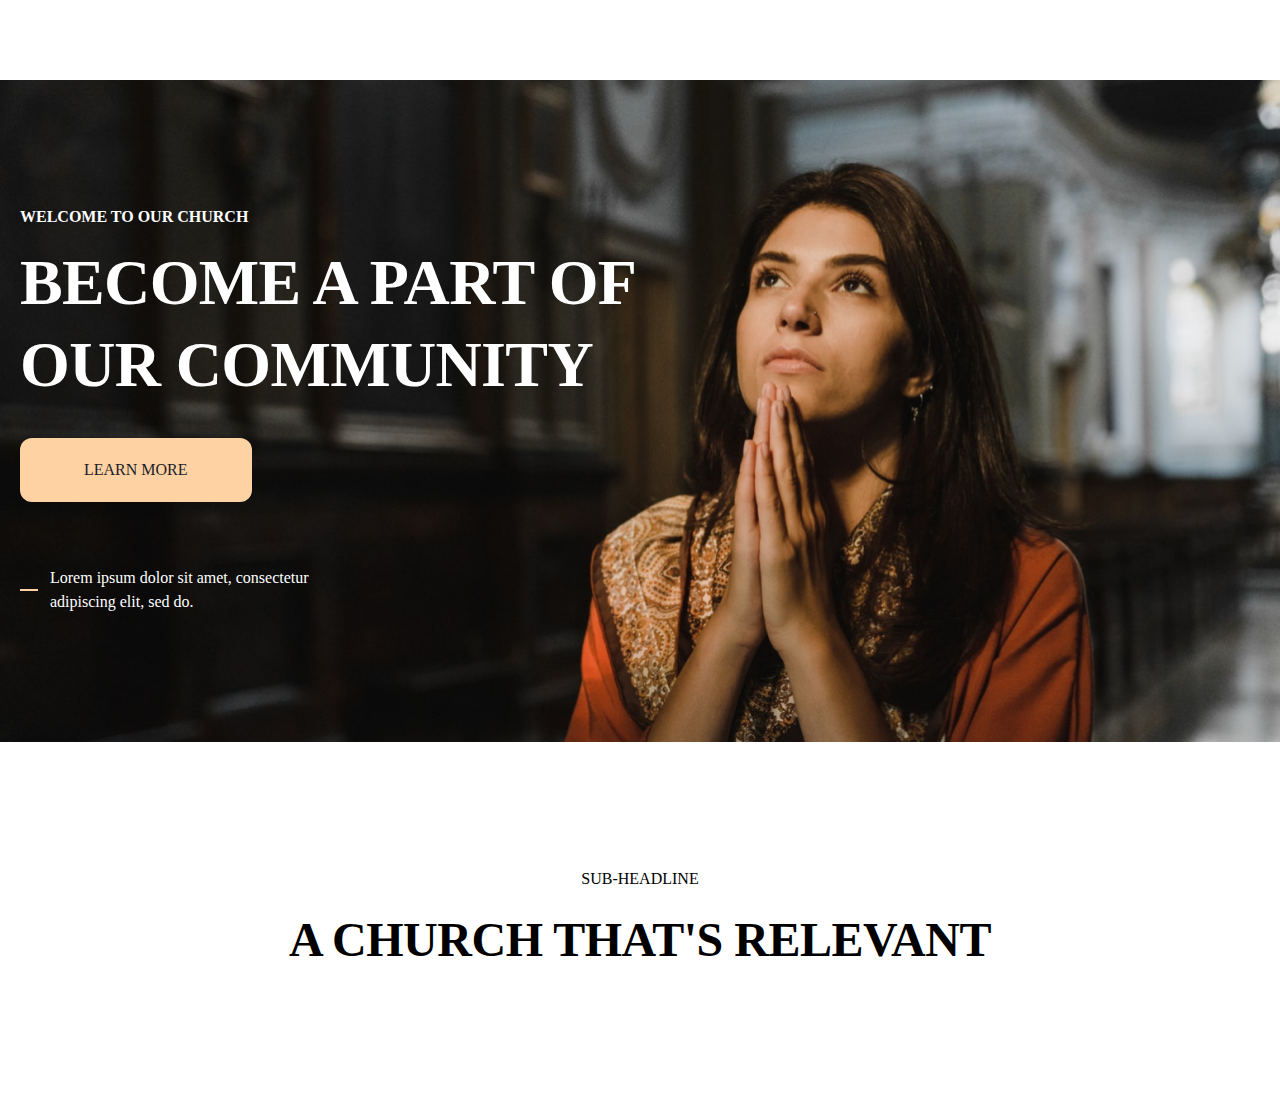
==== index.html @ e7c02f24 "home page in progress" ====
<!DOCTYPE html>
<html lang="en">
  <head>
    <meta charset="UTF-8" />
    <meta name="viewport" content="width=device-width, initial-scale=1.0" />
    <title>Home</title>
    <link rel="stylesheet" href="css/home.min.css" />
  </head>
  <body>
    <header></header>
    <main>
      <section class="home">
        <div class="container home__container">
          <div class="home__info">
            <h4 class="home__info__subtitle">Welcome to our CHURCH</h4>
            <h1 class="home__info__title">Become a part of our community</h1>
            <button class="home__info__btn">Learn more</button>
          </div>
          <div class="home__text">
            <img src="images/home/Line.svg" alt="line" />
            <div class="home__text__desc">
              Lorem ipsum dolor sit amet, consectetur adipiscing elit, sed do.
            </div>
          </div>
        </div>
      </section>
      <div class="section about">
        <div class="container about__container">
          <div class="section-header">
            <h6>sub-headline</h6>
            <h2>a church that's relevant</h2>
          </div>
        </div>
      </div>
    </main>
    <footer></footer>
  </body>
</html>
---- css/home.min.css ----
@font-face{font-family:sans-serif;src:url(../../fonts/RobotoCondensed-Regular.ttf)}@font-face{font-family:sans-serif;src:url(../../fonts/RobotoCondensed-Bold.ttf)}*{margin:0;padding:0}*,*::before,*::after{box-sizing:border-box}ul{list-style-type:none}button{cursor:pointer;border:none;font-family:"Roboto Condensed"}input:focus{outline:none}a{text-decoration:none}body{font-family:"Roboto Condensed"}.container,.container-md,.container-sm{margin-left:auto;margin-right:auto;padding-left:20px;padding-right:20px}.container{max-width:1320px}.container-md{max-width:1064px}.container-sm{max-width:808px}.section-header{text-align:center}.section-header h6{font-size:16px;font-weight:400;line-height:normal;text-transform:uppercase;margin-bottom:20px}.section-header h2{font-size:48px;font-weight:700;line-height:64px;text-transform:uppercase;letter-spacing:-0.48px}main{margin-top:80px}.home{background-image:url("../../images/home/home-background.png");background-repeat:no-repeat;background-size:cover;background-position:center}.home__container{padding-top:128px;padding-bottom:128px}.home__info{width:50%}.home__info__subtitle{color:#fff;font-size:16px;font-weight:700;text-transform:uppercase;margin-bottom:16px}.home__info__title{color:#fff;font-size:64px;font-weight:700;line-height:82px;letter-spacing:-0.64px;text-transform:uppercase;margin-bottom:32px}.home__info__btn{padding:24px 64px;border-radius:12px;font-size:16px;font-weight:400;line-height:16px;background-color:#ffd2a4;color:#1c1d28;text-transform:uppercase;transition:.5s;margin-bottom:64px}.home__info__btn:hover{background:#f2c79b}.home__text{display:flex;gap:12px}.home__text__desc{color:#fff;font-size:16px;font-weight:400;line-height:24px;max-width:308px}@media(max-width: 850px){.home__info{width:100%}.home__info .home__info__title{font-size:44px}}@media(max-width: 450px){.home__info{text-align:center}.home__text{justify-content:center}}.about__container{padding-top:128px;padding-bottom:128px}
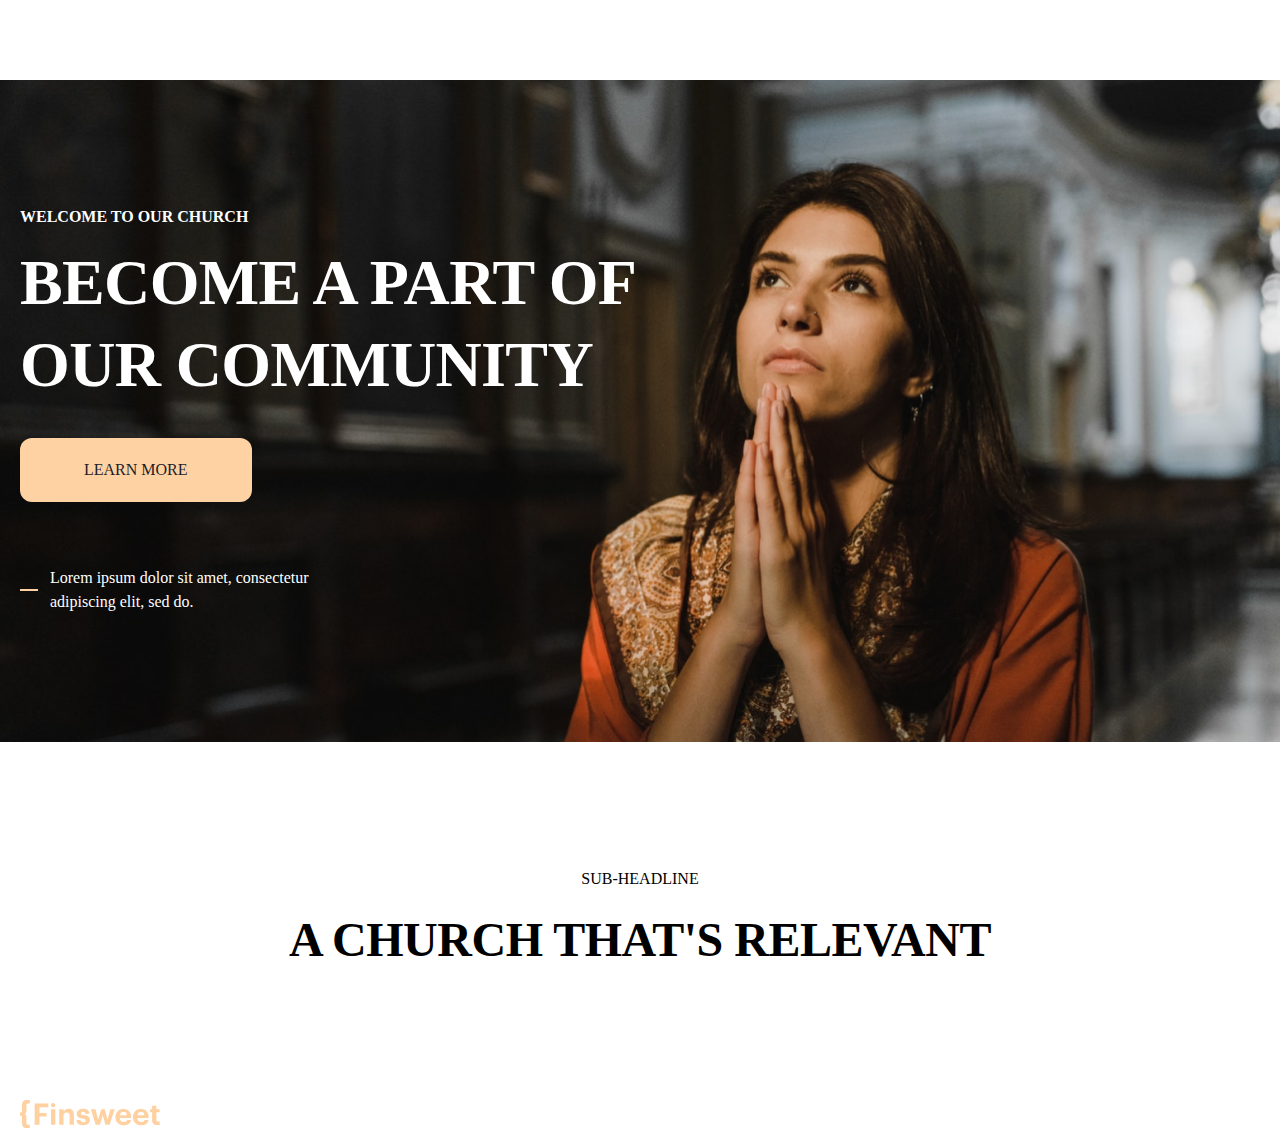
==== commit aae26e58: "home page in progress" ====
--- a/index.html
+++ b/index.html
@@ -33,6 +33,17 @@
         </div>
       </div>
     </main>
-    <footer></footer>
+    <footer>
+      <div class="container">
+        <div class="navbar__footer">
+          <div class="navbar__item">
+            <img
+              src="./images/footer images/footerlogo.svg"
+              alt="footer_logo"
+            />
+          </div>
+        </div>
+      </div>
+    </footer>
   </body>
 </html>
--- a/css/home.min.css
+++ b/css/home.min.css
@@ -1 +1 @@
-@font-face{font-family:sans-serif;src:url(../../fonts/RobotoCondensed-Regular.ttf)}@font-face{font-family:sans-serif;src:url(../../fonts/RobotoCondensed-Bold.ttf)}*{margin:0;padding:0}*,*::before,*::after{box-sizing:border-box}ul{list-style-type:none}button{cursor:pointer;border:none;font-family:"Roboto Condensed"}input:focus{outline:none}a{text-decoration:none}body{font-family:"Roboto Condensed"}.container,.container-md,.container-sm{margin-left:auto;margin-right:auto;padding-left:20px;padding-right:20px}.container{max-width:1320px}.container-md{max-width:1064px}.container-sm{max-width:808px}.section-header{text-align:center}.section-header h6{font-size:16px;font-weight:400;line-height:normal;text-transform:uppercase;margin-bottom:20px}.section-header h2{font-size:48px;font-weight:700;line-height:64px;text-transform:uppercase;letter-spacing:-0.48px}main{margin-top:80px}.home{background-image:url("../../images/home/home-background.png");background-repeat:no-repeat;background-size:cover;background-position:center}.home__container{padding-top:128px;padding-bottom:128px}.home__info{width:50%}.home__info__subtitle{color:#fff;font-size:16px;font-weight:700;text-transform:uppercase;margin-bottom:16px}.home__info__title{color:#fff;font-size:64px;font-weight:700;line-height:82px;letter-spacing:-0.64px;text-transform:uppercase;margin-bottom:32px}.home__info__btn{padding:24px 64px;border-radius:12px;font-size:16px;font-weight:400;line-height:16px;background-color:#ffd2a4;color:#1c1d28;text-transform:uppercase;transition:.5s;margin-bottom:64px}.home__info__btn:hover{background:#f2c79b}.home__text{display:flex;gap:12px}.home__text__desc{color:#fff;font-size:16px;font-weight:400;line-height:24px;max-width:308px}@media(max-width: 850px){.home__info{width:100%}.home__info .home__info__title{font-size:44px}}@media(max-width: 450px){.home__info{text-align:center}.home__text{justify-content:center}}.about__container{padding-top:128px;padding-bottom:128px}+@font-face{font-family:sans-serif;src:url(../../fonts/RobotoCondensed-Regular.ttf)}@font-face{font-family:sans-serif;src:url(../../fonts/RobotoCondensed-Bold.ttf)}*{margin:0;padding:0}*,*::before,*::after{box-sizing:border-box}ul{list-style-type:none}button{cursor:pointer;border:none;font-family:"Roboto Condensed"}input:focus{outline:none}a{text-decoration:none}body{font-family:"Roboto Condensed"}.container,.container-md,.container-sm{margin-left:auto;margin-right:auto;padding-left:20px;padding-right:20px}.container{max-width:1320px}.container-md{max-width:1064px}.container-sm{max-width:808px}.header{padding:26px 0px;background:#0d0d0d}.header-navbar{display:flex;justify-content:space-between;align-items:center}.section-header{text-align:center}.section-header h6{font-size:16px;font-weight:400;line-height:normal;text-transform:uppercase;margin-bottom:20px}.section-header h2{font-size:48px;font-weight:700;line-height:64px;text-transform:uppercase;letter-spacing:-0.48px}main{margin-top:80px}.home{background-image:url("../../images/home/home-background.png");background-repeat:no-repeat;background-size:cover;background-position:center}.home__container{padding-top:128px;padding-bottom:128px}.home__info{width:50%}.home__info__subtitle{color:#fff;font-size:16px;font-weight:700;text-transform:uppercase;margin-bottom:16px}.home__info__title{color:#fff;font-size:64px;font-weight:700;line-height:82px;letter-spacing:-0.64px;text-transform:uppercase;margin-bottom:32px}.home__info__btn{padding:24px 64px;border-radius:12px;font-size:16px;font-weight:400;line-height:16px;background-color:#ffd2a4;color:#1c1d28;text-transform:uppercase;transition:.5s;margin-bottom:64px}.home__info__btn:hover{background:#f2c79b}.home__text{display:flex;gap:12px}.home__text__desc{color:#fff;font-size:16px;font-weight:400;line-height:24px;max-width:308px}@media(max-width: 850px){.home__info{width:100%}.home__info .home__info__title{font-size:44px}}@media(max-width: 450px){.home__info{text-align:center}.home__text{justify-content:center}}.about__container{padding-top:128px;padding-bottom:128px}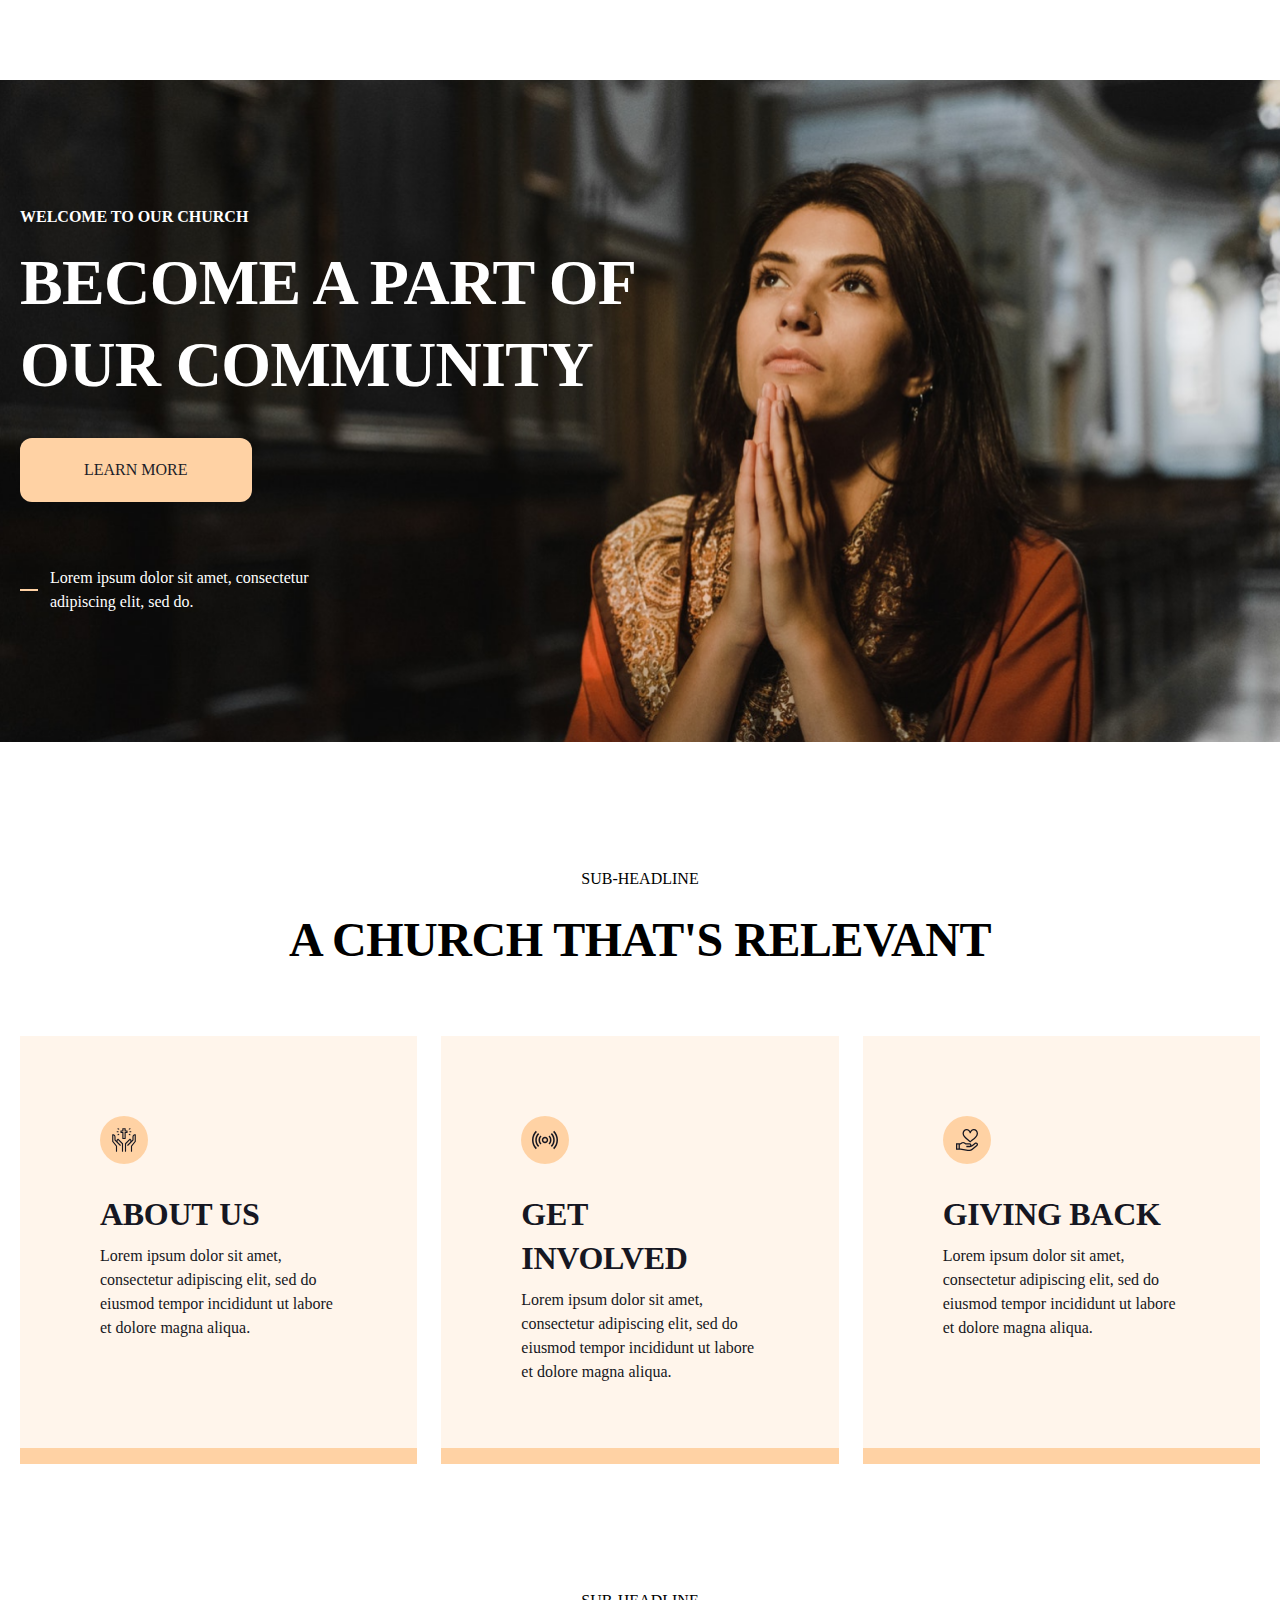
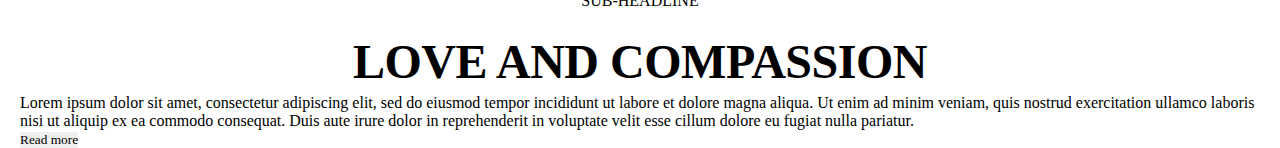
==== commit e2afc7bf: "home page in progress" ====
--- a/index.html
+++ b/index.html
@@ -24,26 +24,62 @@
           </div>
         </div>
       </section>
-      <div class="section about">
+      <section class="about">
         <div class="container about__container">
           <div class="section-header">
             <h6>sub-headline</h6>
             <h2>a church that's relevant</h2>
           </div>
-        </div>
-      </div>
-    </main>
-    <footer>
-      <div class="container">
-        <div class="navbar__footer">
-          <div class="navbar__item">
-            <img
-              src="./images/footer images/footerlogo.svg"
-              alt="footer_logo"
-            />
+          <div class="about__row">
+            <div class="about__card">
+              <img src="images/home/about-1.svg" alt="Icon 1" />
+              <h4 class="about__card__title">About us</h4>
+              <p class="about__card__desc">
+                Lorem ipsum dolor sit amet, consectetur adipiscing elit, sed do
+                eiusmod tempor incididunt ut labore et dolore magna aliqua.
+              </p>
+            </div>
+            <div class="about__card">
+              <img src="images/home/about-2.svg" alt="Icon 2" />
+              <h4 class="about__card__title">Get involved</h4>
+              <p class="about__card__desc">
+                Lorem ipsum dolor sit amet, consectetur adipiscing elit, sed do
+                eiusmod tempor incididunt ut labore et dolore magna aliqua.
+              </p>
+            </div>
+            <div class="about__card">
+              <img src="images/home/about-3.svg" alt="Icon 2" />
+              <h4 class="about__card__title">Giving back</h4>
+              <p class="about__card__desc">
+                Lorem ipsum dolor sit amet, consectetur adipiscing elit, sed do
+                eiusmod tempor incididunt ut labore et dolore magna aliqua.
+              </p>
+            </div>
           </div>
         </div>
-      </div>
-    </footer>
+      </section>
+      <section class="compassion">
+        <div class="container compassion__container">
+          <div class="section-header">
+            <h6>sub-headline</h6>
+            <h2>love and compassion</h2>
+          </div>
+          <div class="compassion__info">
+            <p class="compassion__info__desc">
+              Lorem ipsum dolor sit amet, consectetur adipiscing elit, sed do
+              eiusmod tempor incididunt ut labore et dolore magna aliqua. Ut
+              enim ad minim veniam, quis nostrud exercitation ullamco laboris
+              nisi ut aliquip ex ea commodo consequat. Duis aute irure dolor in
+              reprehenderit in voluptate velit esse cillum dolore eu fugiat
+              nulla pariatur.
+            </p>
+            <button class="compassion__btn">
+              Read more
+            </button>
+          </div>
+        </div>
+      </section>
+    </main>
+    <footer></footer>
   </body>
 </html>
--- a/css/home.min.css
+++ b/css/home.min.css
@@ -1 +1 @@
-@font-face{font-family:sans-serif;src:url(../../fonts/RobotoCondensed-Regular.ttf)}@font-face{font-family:sans-serif;src:url(../../fonts/RobotoCondensed-Bold.ttf)}*{margin:0;padding:0}*,*::before,*::after{box-sizing:border-box}ul{list-style-type:none}button{cursor:pointer;border:none;font-family:"Roboto Condensed"}input:focus{outline:none}a{text-decoration:none}body{font-family:"Roboto Condensed"}.container,.container-md,.container-sm{margin-left:auto;margin-right:auto;padding-left:20px;padding-right:20px}.container{max-width:1320px}.container-md{max-width:1064px}.container-sm{max-width:808px}.header{padding:26px 0px;background:#0d0d0d}.header-navbar{display:flex;justify-content:space-between;align-items:center}.section-header{text-align:center}.section-header h6{font-size:16px;font-weight:400;line-height:normal;text-transform:uppercase;margin-bottom:20px}.section-header h2{font-size:48px;font-weight:700;line-height:64px;text-transform:uppercase;letter-spacing:-0.48px}main{margin-top:80px}.home{background-image:url("../../images/home/home-background.png");background-repeat:no-repeat;background-size:cover;background-position:center}.home__container{padding-top:128px;padding-bottom:128px}.home__info{width:50%}.home__info__subtitle{color:#fff;font-size:16px;font-weight:700;text-transform:uppercase;margin-bottom:16px}.home__info__title{color:#fff;font-size:64px;font-weight:700;line-height:82px;letter-spacing:-0.64px;text-transform:uppercase;margin-bottom:32px}.home__info__btn{padding:24px 64px;border-radius:12px;font-size:16px;font-weight:400;line-height:16px;background-color:#ffd2a4;color:#1c1d28;text-transform:uppercase;transition:.5s;margin-bottom:64px}.home__info__btn:hover{background:#f2c79b}.home__text{display:flex;gap:12px}.home__text__desc{color:#fff;font-size:16px;font-weight:400;line-height:24px;max-width:308px}@media(max-width: 850px){.home__info{width:100%}.home__info .home__info__title{font-size:44px}}@media(max-width: 450px){.home__info{text-align:center}.home__text{justify-content:center}}.about__container{padding-top:128px;padding-bottom:128px}+@font-face{font-family:sans-serif;src:url(../../fonts/RobotoCondensed-Regular.ttf)}@font-face{font-family:sans-serif;src:url(../../fonts/RobotoCondensed-Bold.ttf)}*{margin:0;padding:0}*,*::before,*::after{box-sizing:border-box}ul{list-style-type:none}button{cursor:pointer;border:none;font-family:"Roboto Condensed"}input:focus{outline:none}a{text-decoration:none}body{font-family:"Roboto Condensed"}.container,.container-md,.container-sm{margin-left:auto;margin-right:auto;padding-left:20px;padding-right:20px}.container{max-width:1320px}.container-md{max-width:1064px}.container-sm{max-width:808px}.header{padding:26px 0px;background:#0d0d0d}.header-navbar{display:flex;justify-content:space-between;align-items:center}.section-header{text-align:center}.section-header h6{font-size:16px;font-weight:400;line-height:normal;text-transform:uppercase;margin-bottom:20px}.section-header h2{font-size:48px;font-weight:700;line-height:64px;text-transform:uppercase;letter-spacing:-0.48px}main{margin-top:80px}.home{background-image:url("../../images/home/home-background.png");background-repeat:no-repeat;background-size:cover;background-position:center}.home__container{padding-top:128px;padding-bottom:128px}.home__info{width:50%}.home__info__subtitle{color:#fff;font-size:16px;font-weight:700;text-transform:uppercase;margin-bottom:16px}.home__info__title{color:#fff;font-size:64px;font-weight:700;line-height:82px;letter-spacing:-0.64px;text-transform:uppercase;margin-bottom:32px}.home__info__btn{padding:24px 64px;border-radius:12px;font-size:16px;font-weight:400;line-height:16px;background-color:#ffd2a4;color:#1c1d28;text-transform:uppercase;transition:.5s;margin-bottom:64px}.home__info__btn:hover{background:#f2c79b}.home__text{display:flex;gap:12px}.home__text__desc{color:#fff;font-size:16px;font-weight:400;line-height:24px;max-width:308px}@media(max-width: 850px){.home__info{width:100%}.home__info .home__info__title{font-size:44px}}@media(max-width: 450px){.home__info{text-align:center}.home__text{justify-content:center}}.about__container{padding-top:128px;padding-bottom:128px}.about__row{display:grid;grid-template-columns:repeat(3, 1fr);-moz-column-gap:24px;column-gap:24px;margin-top:64px}.about__card{padding:80px 80px 64px 80px;background-color:#fff5eb;transition:.5s;border-bottom:16px solid #ffd2a4;cursor:pointer}.about__card:hover{background-color:#f5f2f0}.about__card__title{margin-top:24px;margin-bottom:8px;color:#161722;font-size:32px;font-weight:700;line-height:44px;letter-spacing:-0.32px;text-transform:uppercase}.about__card__desc{color:#161722;font-size:16px;font-weight:400;line-height:24px}.about__card__hover{height:16px;width:100%;background-color:#ffd2a4}@media(max-width: 1050px){.about__row{grid-template-columns:repeat(2, 1fr);row-gap:24px}}@media(max-width: 700px){.about__row{grid-template-columns:repeat(1, 1fr)}}@media(max-width: 500px){.about__row{grid-template-columns:repeat(1, 1fr)}.about__card{padding:50px}.about__card__title{font-size:28px}}.compassion__info_desc{color:#161722;font-size:16px;font-weight:400;line-height:24px;opacity:.7799999714}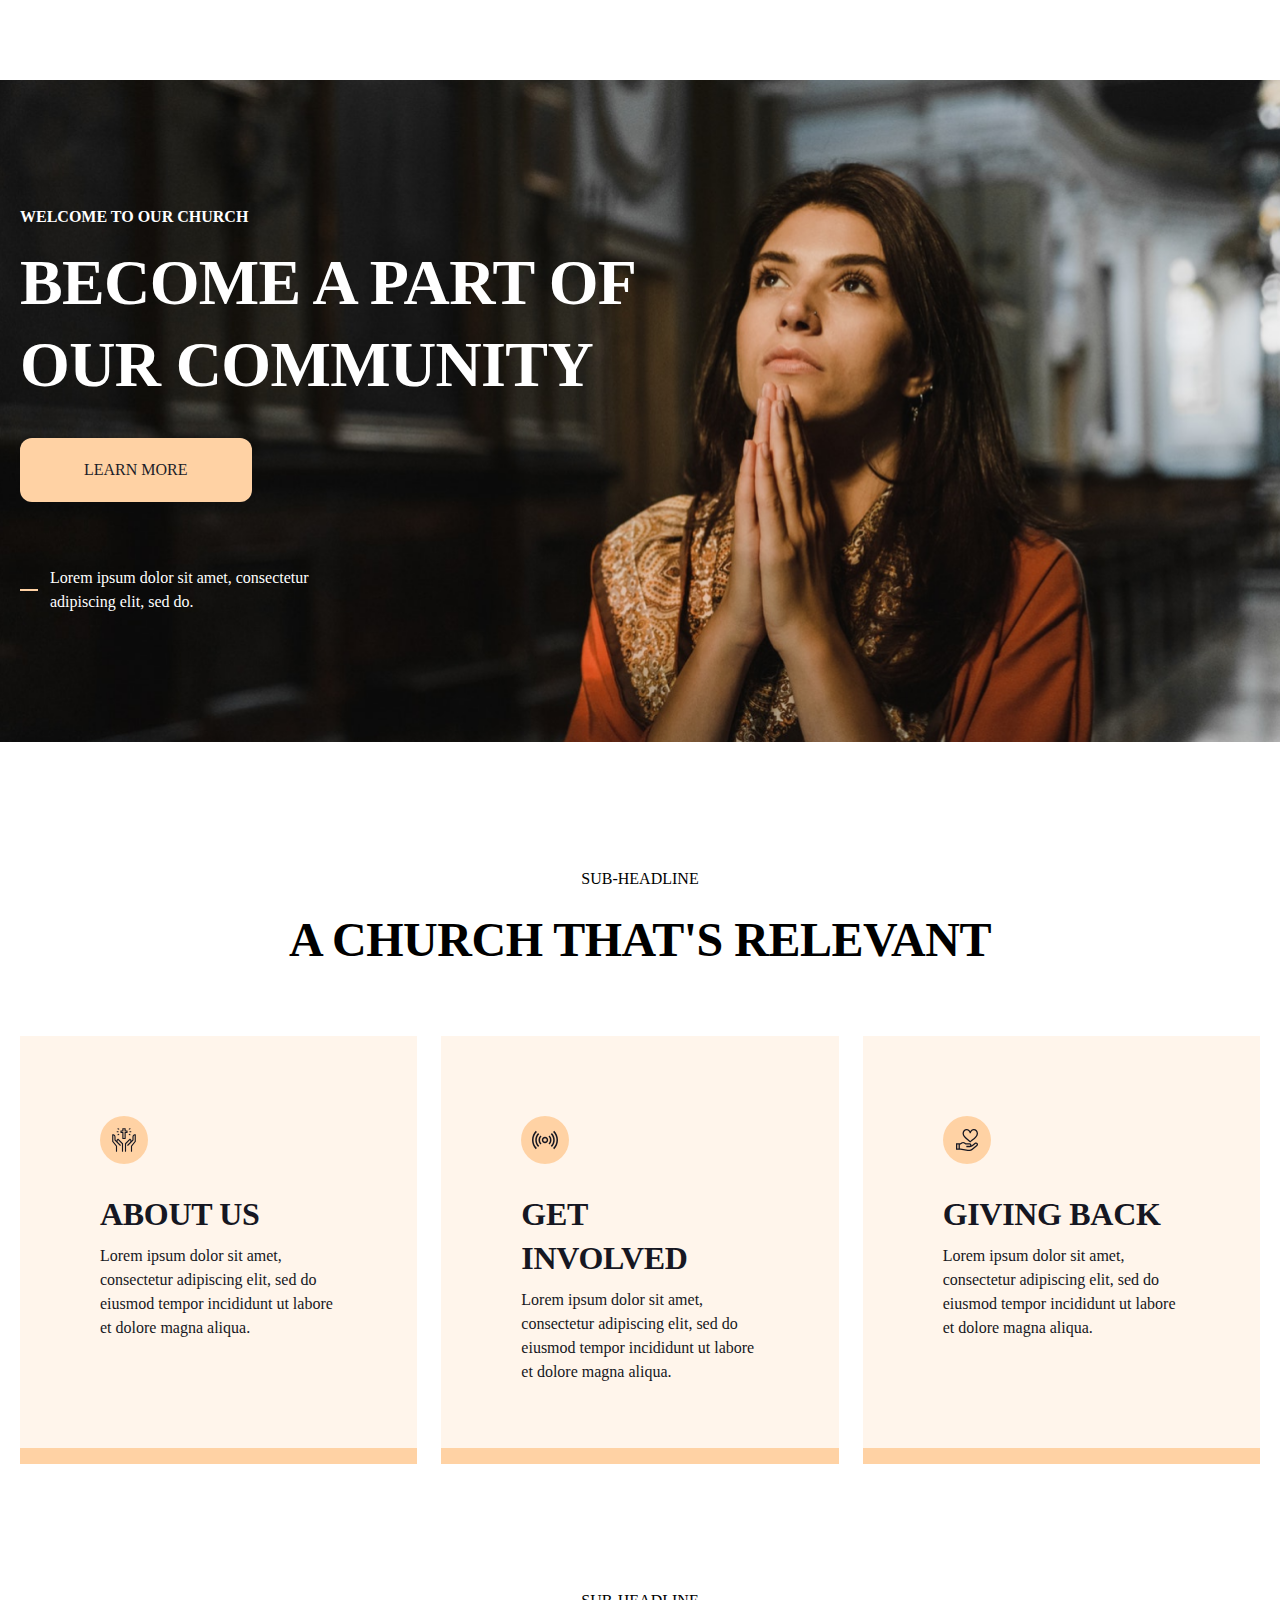
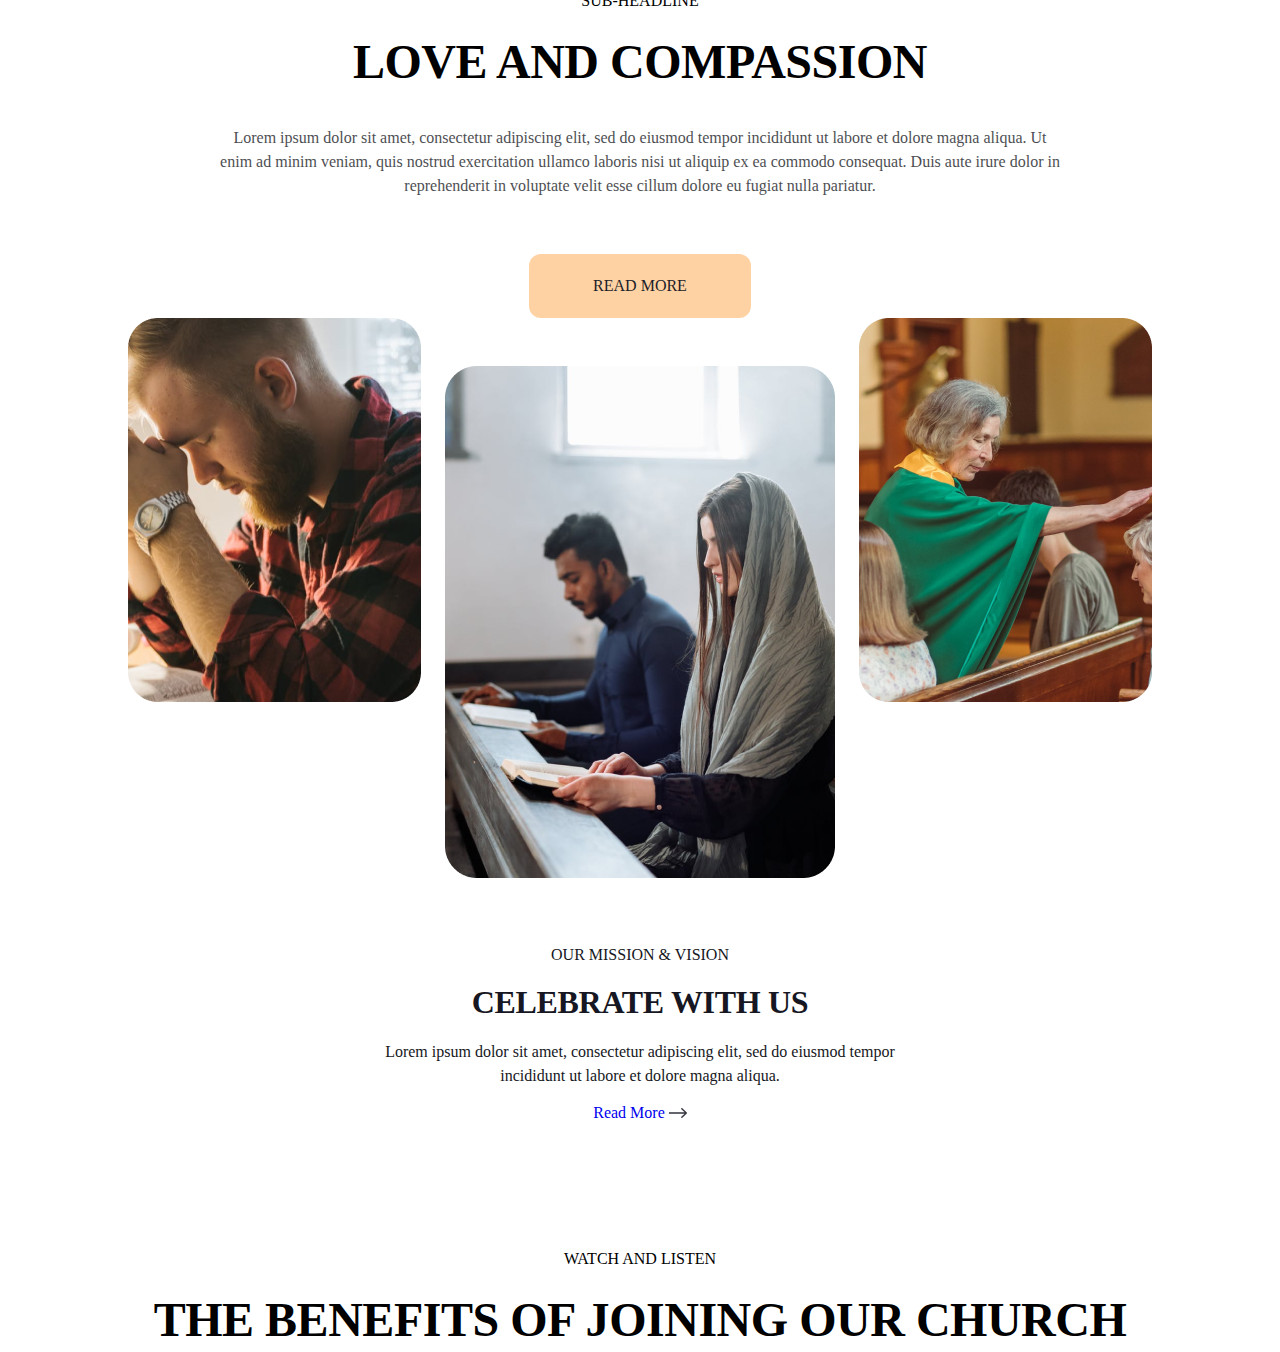
==== commit 25966e3f: "home page in progress" ====
--- a/index.html
+++ b/index.html
@@ -59,10 +59,10 @@
         </div>
       </section>
       <section class="compassion">
-        <div class="container compassion__container">
+        <div class="container-md compassion__container">
           <div class="section-header">
             <h6>sub-headline</h6>
-            <h2>love and compassion</h2>
+            <h2 class="compassion__title">love and compassion</h2>
           </div>
           <div class="compassion__info">
             <p class="compassion__info__desc">
@@ -73,9 +73,50 @@
               reprehenderit in voluptate velit esse cillum dolore eu fugiat
               nulla pariatur.
             </p>
-            <button class="compassion__btn">
-              Read more
-            </button>
+            <button class="compassion__info__btn">Read more</button>
+          </div>
+          <div class="compassion__row">
+            <div class="compassion__card">
+              <img
+                class="compassion_img"
+                src="images/home/compassion-1.png"
+                alt="A man with beard praying"
+              />
+            </div>
+            <div class="compassion__card compassion__card__middle">
+              <img
+                class="compassion_img"
+                src="images/home/compassion-2.png"
+                alt="A man with beard praying"
+              />
+            </div>
+            <div class="compassion__card">
+              <img
+                class="compassion_img"
+                src="images/home/compassion-3.png"
+                alt="A man with beard praying"
+              />
+            </div>
+          </div>
+          <div class="compassion__mission">
+            <h4 class="compassion__mission__subtitle">our mission & vision</h4>
+            <h3 class="compassion__mission__title">celebrate WITH US</h3>
+            <p class="compassion__mission__desc">
+              Lorem ipsum dolor sit amet, consectetur adipiscing elit, sed do
+              eiusmod tempor incididunt ut labore et dolore magna aliqua.
+            </p>
+            <div class="compassion__mission__link">
+              <a href="#">Read More</a>
+              <img src="images/home/arrow.svg" alt="" />
+            </div>
+          </div>
+        </div>
+      </section>
+      <section class="join">
+        <div class="container join__container">
+          <div class="section-header">
+            <h6>Watch and listen</h6>
+            <h2 id="join__title">THE benefits of joining our church</h2>
           </div>
         </div>
       </section>
--- a/css/home.min.css
+++ b/css/home.min.css
@@ -1 +1 @@
-@font-face{font-family:sans-serif;src:url(../../fonts/RobotoCondensed-Regular.ttf)}@font-face{font-family:sans-serif;src:url(../../fonts/RobotoCondensed-Bold.ttf)}*{margin:0;padding:0}*,*::before,*::after{box-sizing:border-box}ul{list-style-type:none}button{cursor:pointer;border:none;font-family:"Roboto Condensed"}input:focus{outline:none}a{text-decoration:none}body{font-family:"Roboto Condensed"}.container,.container-md,.container-sm{margin-left:auto;margin-right:auto;padding-left:20px;padding-right:20px}.container{max-width:1320px}.container-md{max-width:1064px}.container-sm{max-width:808px}.header{padding:26px 0px;background:#0d0d0d}.header-navbar{display:flex;justify-content:space-between;align-items:center}.section-header{text-align:center}.section-header h6{font-size:16px;font-weight:400;line-height:normal;text-transform:uppercase;margin-bottom:20px}.section-header h2{font-size:48px;font-weight:700;line-height:64px;text-transform:uppercase;letter-spacing:-0.48px}main{margin-top:80px}.home{background-image:url("../../images/home/home-background.png");background-repeat:no-repeat;background-size:cover;background-position:center}.home__container{padding-top:128px;padding-bottom:128px}.home__info{width:50%}.home__info__subtitle{color:#fff;font-size:16px;font-weight:700;text-transform:uppercase;margin-bottom:16px}.home__info__title{color:#fff;font-size:64px;font-weight:700;line-height:82px;letter-spacing:-0.64px;text-transform:uppercase;margin-bottom:32px}.home__info__btn{padding:24px 64px;border-radius:12px;font-size:16px;font-weight:400;line-height:16px;background-color:#ffd2a4;color:#1c1d28;text-transform:uppercase;transition:.5s;margin-bottom:64px}.home__info__btn:hover{background:#f2c79b}.home__text{display:flex;gap:12px}.home__text__desc{color:#fff;font-size:16px;font-weight:400;line-height:24px;max-width:308px}@media(max-width: 850px){.home__info{width:100%}.home__info .home__info__title{font-size:44px}}@media(max-width: 450px){.home__info{text-align:center}.home__text{justify-content:center}}.about__container{padding-top:128px;padding-bottom:128px}.about__row{display:grid;grid-template-columns:repeat(3, 1fr);-moz-column-gap:24px;column-gap:24px;margin-top:64px}.about__card{padding:80px 80px 64px 80px;background-color:#fff5eb;transition:.5s;border-bottom:16px solid #ffd2a4;cursor:pointer}.about__card:hover{background-color:#f5f2f0}.about__card__title{margin-top:24px;margin-bottom:8px;color:#161722;font-size:32px;font-weight:700;line-height:44px;letter-spacing:-0.32px;text-transform:uppercase}.about__card__desc{color:#161722;font-size:16px;font-weight:400;line-height:24px}.about__card__hover{height:16px;width:100%;background-color:#ffd2a4}@media(max-width: 1050px){.about__row{grid-template-columns:repeat(2, 1fr);row-gap:24px}}@media(max-width: 700px){.about__row{grid-template-columns:repeat(1, 1fr)}}@media(max-width: 500px){.about__row{grid-template-columns:repeat(1, 1fr)}.about__card{padding:50px}.about__card__title{font-size:28px}}.compassion__info_desc{color:#161722;font-size:16px;font-weight:400;line-height:24px;opacity:.7799999714}+@font-face{font-family:sans-serif;src:url(../../fonts/RobotoCondensed-Regular.ttf)}@font-face{font-family:sans-serif;src:url(../../fonts/RobotoCondensed-Bold.ttf)}*{margin:0;padding:0}*,*::before,*::after{box-sizing:border-box}ul{list-style-type:none}button{cursor:pointer;border:none;font-family:"Roboto Condensed"}input:focus{outline:none}a{text-decoration:none}body{font-family:"Roboto Condensed"}.container,.container-md,.container-sm{margin-left:auto;margin-right:auto;padding-left:20px;padding-right:20px}.container{max-width:1320px}.container-md{max-width:1064px}.container-sm{max-width:808px}.header{padding:26px 0px;background:#0d0d0d}.header-navbar{display:flex;justify-content:space-between;align-items:center}.section-header{text-align:center}.section-header h6{font-size:16px;font-weight:400;line-height:normal;text-transform:uppercase;margin-bottom:20px}.section-header h2{font-size:48px;font-weight:700;line-height:64px;text-transform:uppercase;letter-spacing:-0.48px}main{margin-top:80px}.home{background-image:url("../../images/home/home-background.png");background-repeat:no-repeat;background-size:cover;background-position:center}.home__container{padding-top:128px;padding-bottom:128px}.home__info{width:50%}.home__info__subtitle{color:#fff;font-size:16px;font-weight:700;text-transform:uppercase;margin-bottom:16px}.home__info__title{color:#fff;font-size:64px;font-weight:700;line-height:82px;letter-spacing:-0.64px;text-transform:uppercase;margin-bottom:32px}.home__info__btn{padding:24px 64px;border-radius:12px;font-size:16px;font-weight:400;line-height:16px;background-color:#ffd2a4;color:#1c1d28;text-transform:uppercase;transition:.5s;margin-bottom:64px}.home__info__btn:hover{background:#f2c79b}.home__text{display:flex;gap:12px}.home__text__desc{color:#fff;font-size:16px;font-weight:400;line-height:24px;max-width:308px}@media(max-width: 850px){.home__info{width:100%}.home__info .home__info__title{font-size:44px}}@media(max-width: 450px){.home__info{text-align:center}.home__text{justify-content:center}}.about__container{padding-top:128px;padding-bottom:128px}.about__row{display:grid;grid-template-columns:repeat(3, 1fr);-moz-column-gap:24px;column-gap:24px;margin-top:64px}.about__card{padding:80px 80px 64px 80px;background-color:#fff5eb;transition:.5s;border-bottom:16px solid #ffd2a4;cursor:pointer}.about__card:hover{background-color:#f5f2f0}.about__card__title{margin-top:24px;margin-bottom:8px;color:#161722;font-size:32px;font-weight:700;line-height:44px;letter-spacing:-0.32px;text-transform:uppercase}.about__card__desc{color:#161722;font-size:16px;font-weight:400;line-height:24px}.about__card__hover{height:16px;width:100%;background-color:#ffd2a4}@media(max-width: 1050px){.about__row{grid-template-columns:repeat(2, 1fr);row-gap:24px}}@media(max-width: 700px){.about__row{grid-template-columns:repeat(1, 1fr)}}@media(max-width: 500px){.about__row{grid-template-columns:repeat(1, 1fr)}.about__card{padding:50px}.about__card__title{font-size:28px}}.compassion{padding-bottom:128px}.compassion__info{display:flex;flex-direction:column;align-items:center}.compassion__info__desc{color:#161722;font-size:16px;font-weight:400;line-height:24px;opacity:.7799999714;text-align:center;max-width:846px;margin-top:32px;margin-bottom:56px}.compassion__info__btn{padding:24px 64px;border-radius:12px;font-size:16px;font-weight:400;line-height:16px;background-color:#ffd2a4;color:#1c1d28;text-transform:uppercase;transition:.5s}.compassion__info__btn:hover{background:#f2c79b}.compassion_img{width:100%}.compassion__row{display:grid;grid-template-columns:repeat(3, 1fr);-moz-column-gap:24px;column-gap:24px}.compassion__card{width:293px;cursor:pointer}.compassion__card__middle{width:390px;margin-top:48px}.compassion__mission{margin-top:64px;display:flex;flex-direction:column;align-items:center;gap:16px}.compassion__mission__subtitle{color:#161722;text-align:center;font-size:16px;font-style:normal;font-weight:400;line-height:normal;text-transform:uppercase}.compassion__mission__title{color:#161722;text-align:center;font-size:32px;font-weight:700;line-height:44px;letter-spacing:-0.32px;text-transform:uppercase}.compassion__mission__desc{color:#161722;text-align:center;font-size:16px;font-weight:400;line-height:24px;max-width:512px}.compassion__mission_link{display:flex;gap:6px}.compassion__mission_link a{color:#161722;font-size:14px;font-weight:400;line-height:16px}@media(max-width: 1070px){.compassion__row{grid-template-columns:repeat(2, 1fr);margin-top:48px;row-gap:24px}.compassion__card{width:100%}.compassion__card__middle{margin-top:0px}}@media(max-width: 1070px){.compassion__row{grid-template-columns:repeat(1, 1fr)}}.join__title{max-width:432px}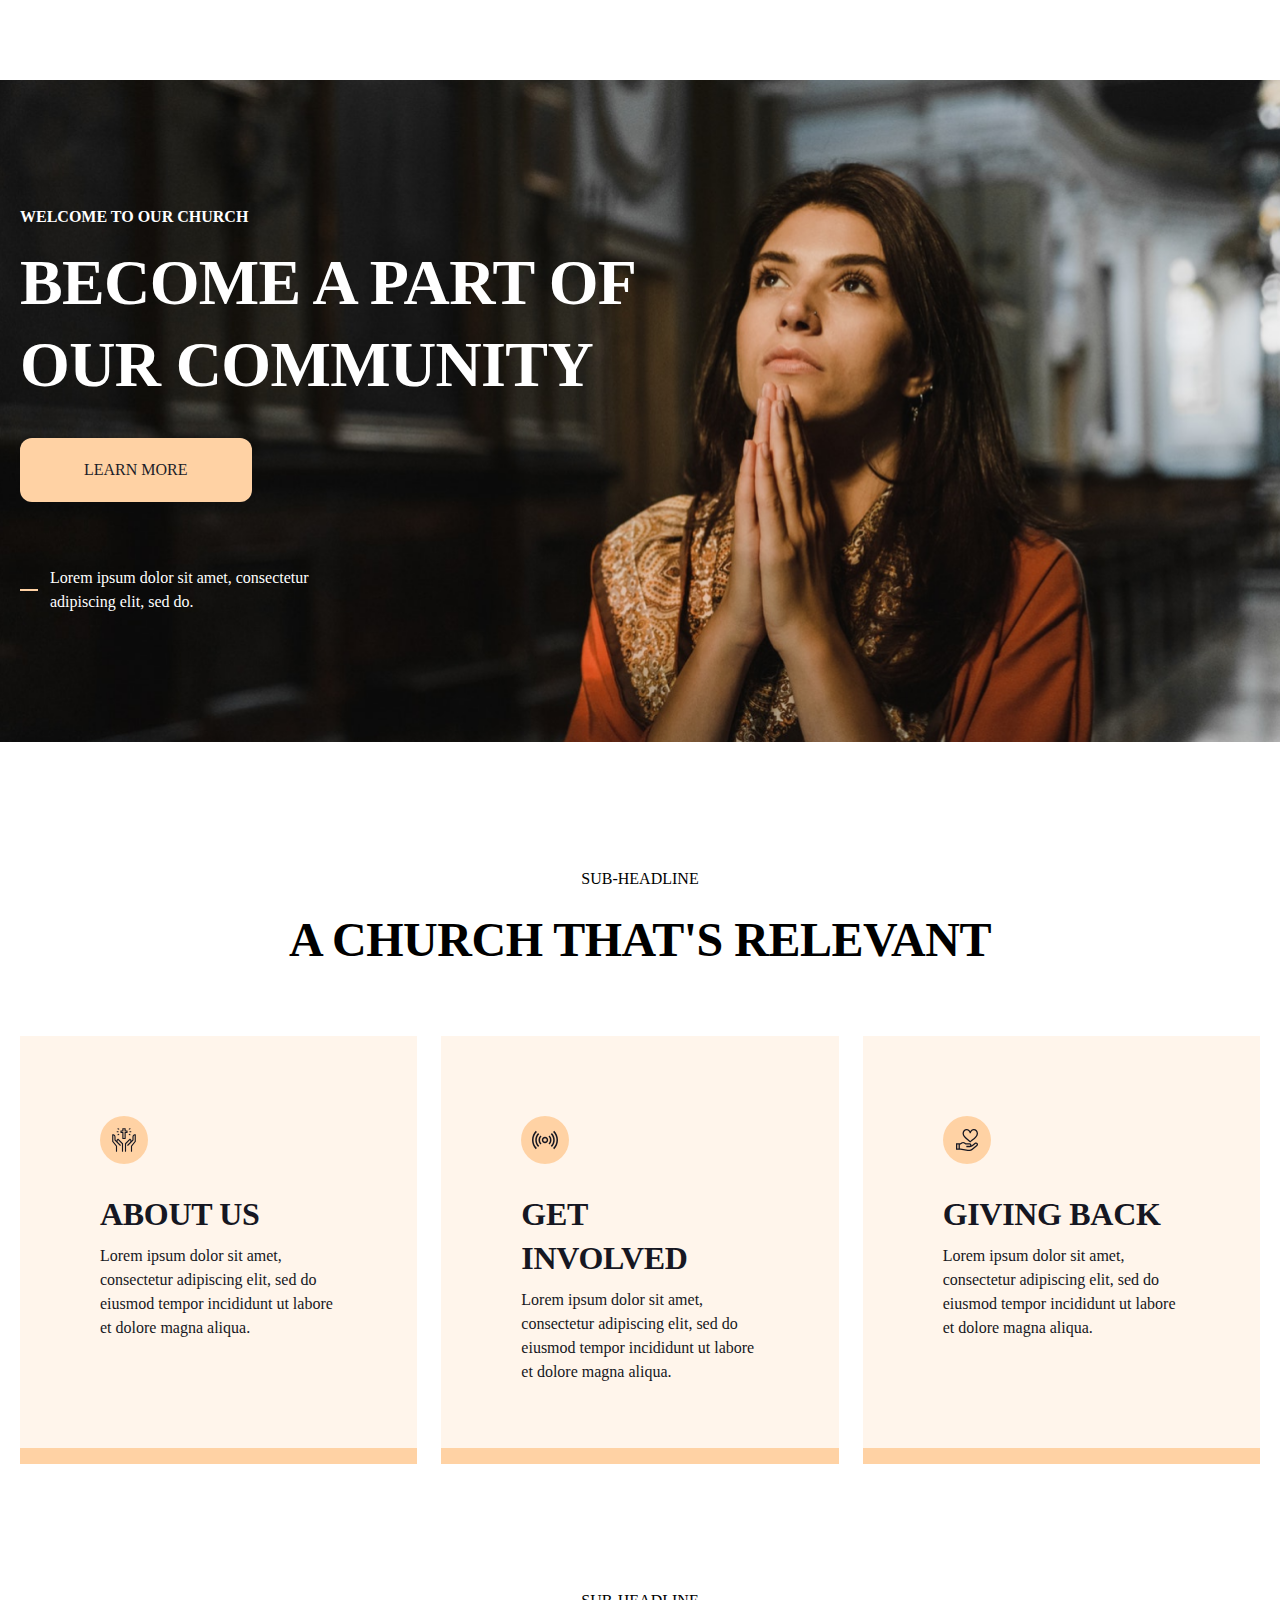
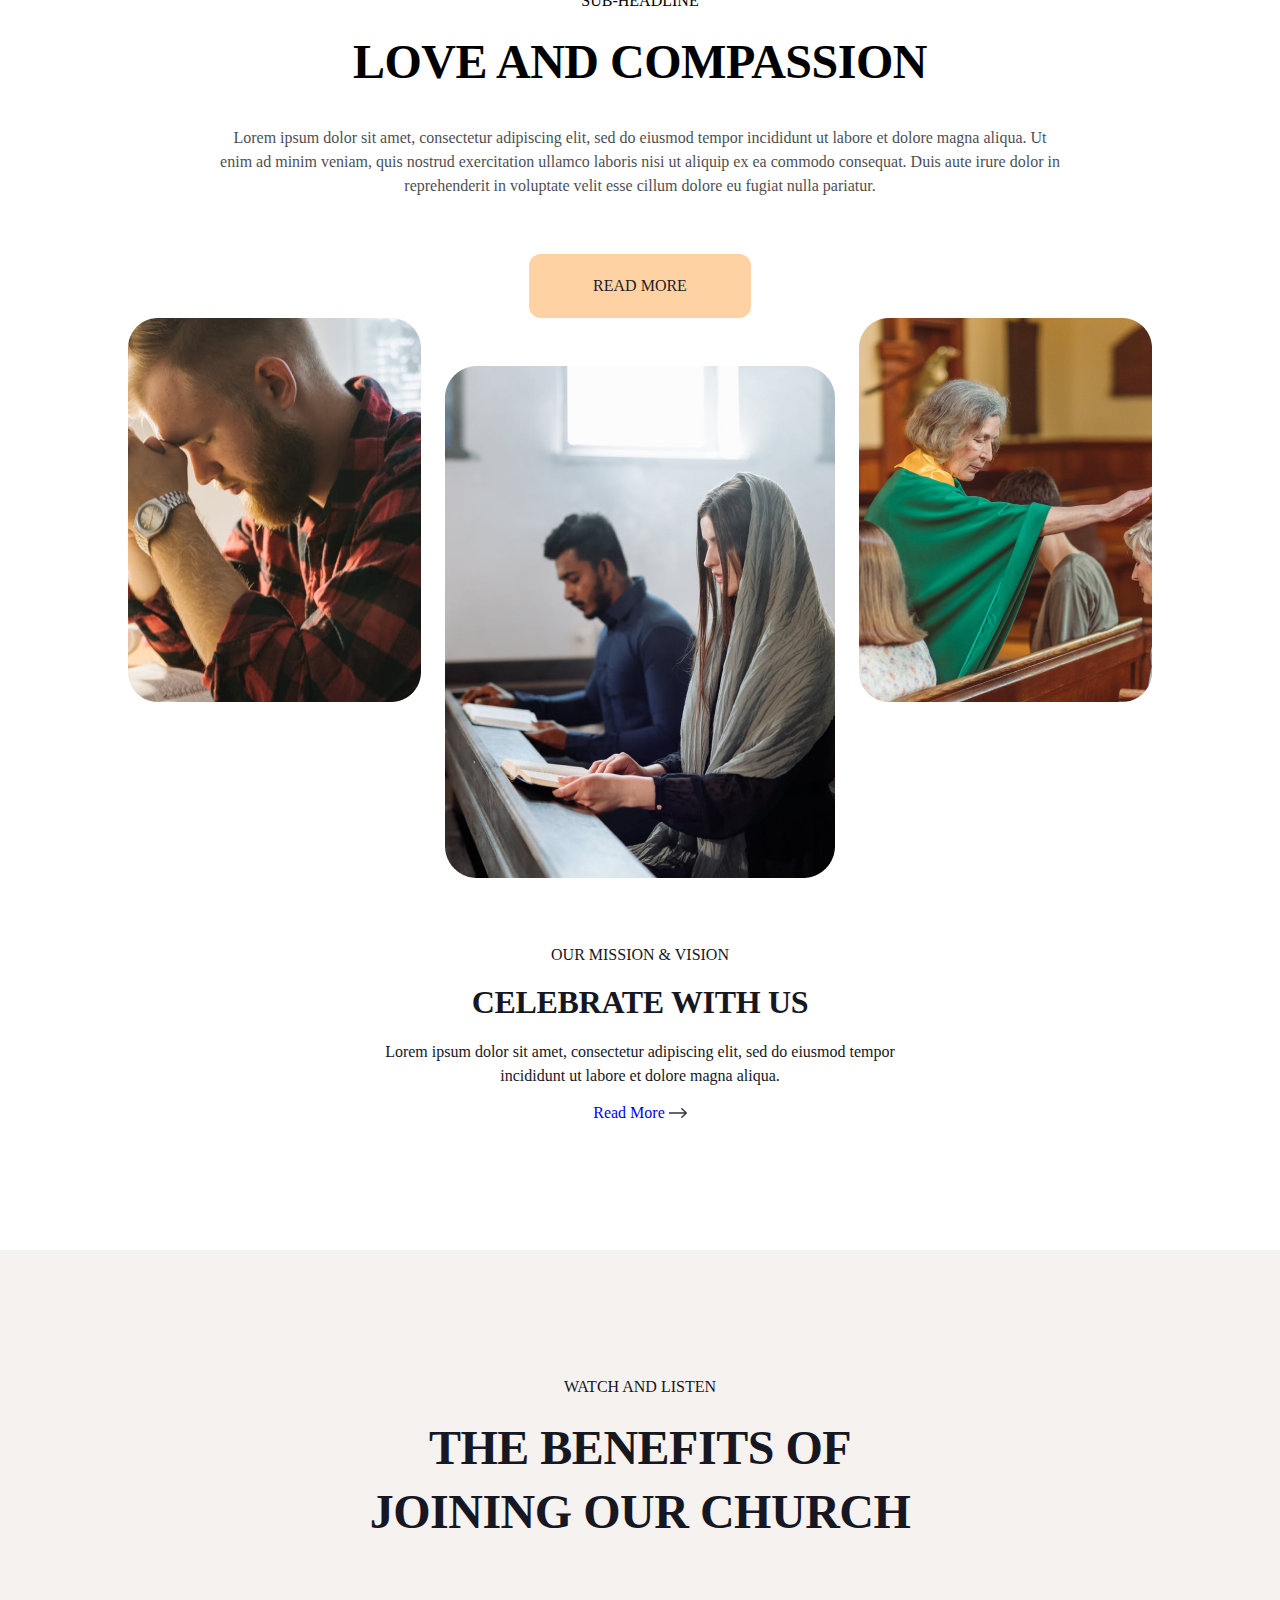
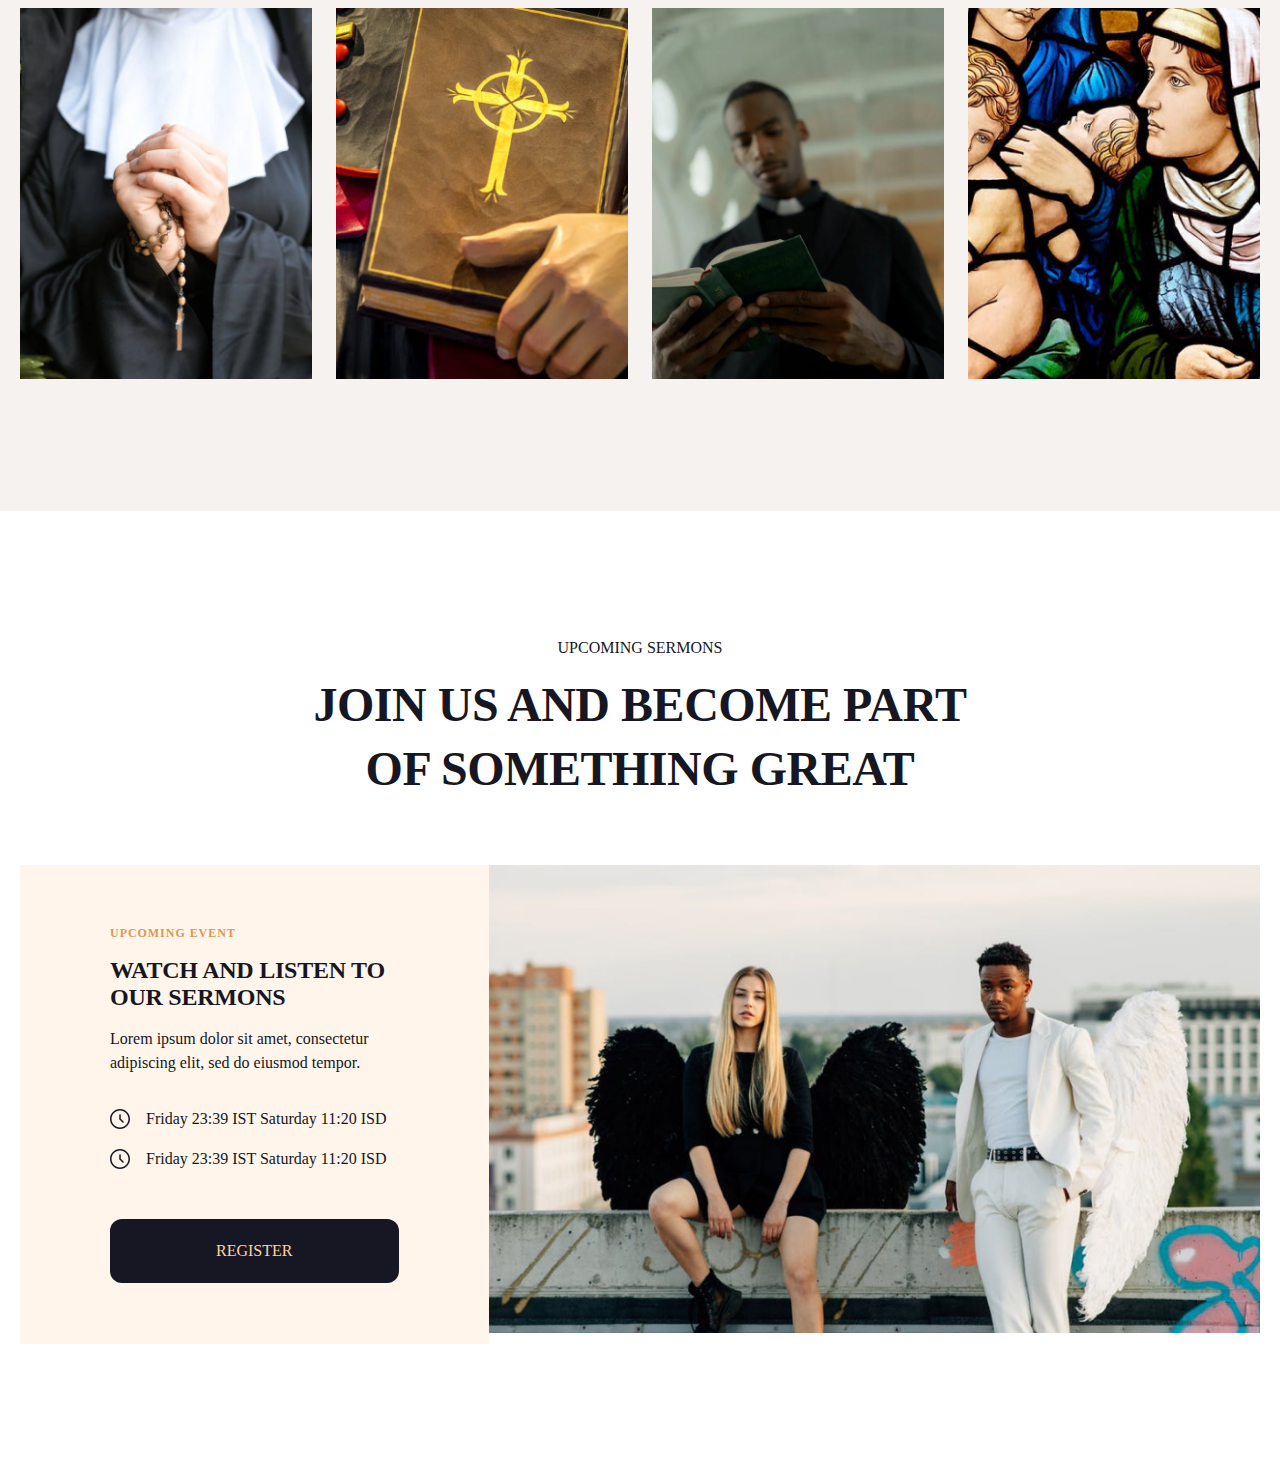
==== commit c358b6a9: "Home page in progress" ====
--- a/index.html
+++ b/index.html
@@ -114,9 +114,81 @@
       </section>
       <section class="join">
         <div class="container join__container">
-          <div class="section-header">
-            <h6>Watch and listen</h6>
-            <h2 id="join__title">THE benefits of joining our church</h2>
+          <div class="join__header">
+            <h6 class="join__subtitle">Watch and listen</h6>
+            <h2 class="join__title">THE benefits of joining our church</h2>
+          </div>
+          <div class="join__row">
+            <div class="join__card">
+              <img class="join__img" src="images/home/join-1.png" alt="Join" />
+              <div class="join__card__info">
+                <h4 class="join__card__title">
+                  WATCH AND LISTEN TO OUR SERMONS
+                </h4>
+                <p class="join__card__desc">
+                  Lorem ipsum dolor sit amet, consectetur adipiscing elit, sed
+                  do eiusmod tempor incididunt ut.
+                </p>
+              </div>
+            </div>
+            <div class="join__card">
+              <img class="join__img" src="images/home/join-2.png" alt="Join" />
+              <div class="join__card__info">
+                <h4 class="join__card__title">
+                  WATCH AND LISTEN TO OUR SERMONS
+                </h4>
+              </div>
+            </div>
+            <div class="join__card">
+              <img class="join__img" src="images/home/join-3.png" alt="Join" />
+              <div class="join__card__info">
+                <h4 class="join__card__title">
+                  WATCH AND LISTEN TO OUR SERMONS
+                </h4>
+              </div>
+            </div>
+            <div class="join__card">
+              <img class="join__img" src="images/home/join-4.png" alt="Join" />
+              <div class="join__card__info">
+                <h4 class="join__card__title">
+                  WATCH AND LISTEN TO OUR SERMONS
+                </h4>
+              </div>
+            </div>
+          </div>
+        </div>
+      </section>
+      <section class="upcoming-sermons">
+        <div class="container upcoming-sermons__container">
+          <div class="us__header">
+            <h4 class="us__subtitle">Upcoming SERMONS</h4>
+            <h2 class="us__title">
+              join us and become part of something great
+            </h2>
+          </div>
+          <div class="us__row">
+            <div class="us__row__left">
+              <h5 class="us__row__subtitle">Upcoming Event</h5>
+              <h3 class="us__row__title">WATCH AND LISTEN TO OUR SERMONS</h3>
+              <p class="us__row__desc">
+                Lorem ipsum dolor sit amet, consectetur adipiscing elit, sed do
+                eiusmod tempor.
+              </p>
+              <div class="us__row__details">
+                <img src="images/home/clock.svg" alt="" />
+                <p>Friday 23:39 IST Saturday 11:20 ISD</p>
+              </div>
+              <div class="us__row__details">
+                <img src="images/home/clock.svg" alt="" />
+                <p>Friday 23:39 IST Saturday 11:20 ISD</p>
+              </div>
+              <button class="up__btn">
+                Register
+              </button>
+            </div>
+            <div class="us__row__right">
+              <img src="images/home/us-1.png" alt="Upcoming sermons">
+            </div>
           </div>
         </div>
       </section>
--- a/css/home.min.css
+++ b/css/home.min.css
@@ -1 +1 @@
-@font-face{font-family:sans-serif;src:url(../../fonts/RobotoCondensed-Regular.ttf)}@font-face{font-family:sans-serif;src:url(../../fonts/RobotoCondensed-Bold.ttf)}*{margin:0;padding:0}*,*::before,*::after{box-sizing:border-box}ul{list-style-type:none}button{cursor:pointer;border:none;font-family:"Roboto Condensed"}input:focus{outline:none}a{text-decoration:none}body{font-family:"Roboto Condensed"}.container,.container-md,.container-sm{margin-left:auto;margin-right:auto;padding-left:20px;padding-right:20px}.container{max-width:1320px}.container-md{max-width:1064px}.container-sm{max-width:808px}.header{padding:26px 0px;background:#0d0d0d}.header-navbar{display:flex;justify-content:space-between;align-items:center}.section-header{text-align:center}.section-header h6{font-size:16px;font-weight:400;line-height:normal;text-transform:uppercase;margin-bottom:20px}.section-header h2{font-size:48px;font-weight:700;line-height:64px;text-transform:uppercase;letter-spacing:-0.48px}main{margin-top:80px}.home{background-image:url("../../images/home/home-background.png");background-repeat:no-repeat;background-size:cover;background-position:center}.home__container{padding-top:128px;padding-bottom:128px}.home__info{width:50%}.home__info__subtitle{color:#fff;font-size:16px;font-weight:700;text-transform:uppercase;margin-bottom:16px}.home__info__title{color:#fff;font-size:64px;font-weight:700;line-height:82px;letter-spacing:-0.64px;text-transform:uppercase;margin-bottom:32px}.home__info__btn{padding:24px 64px;border-radius:12px;font-size:16px;font-weight:400;line-height:16px;background-color:#ffd2a4;color:#1c1d28;text-transform:uppercase;transition:.5s;margin-bottom:64px}.home__info__btn:hover{background:#f2c79b}.home__text{display:flex;gap:12px}.home__text__desc{color:#fff;font-size:16px;font-weight:400;line-height:24px;max-width:308px}@media(max-width: 850px){.home__info{width:100%}.home__info .home__info__title{font-size:44px}}@media(max-width: 450px){.home__info{text-align:center}.home__text{justify-content:center}}.about__container{padding-top:128px;padding-bottom:128px}.about__row{display:grid;grid-template-columns:repeat(3, 1fr);-moz-column-gap:24px;column-gap:24px;margin-top:64px}.about__card{padding:80px 80px 64px 80px;background-color:#fff5eb;transition:.5s;border-bottom:16px solid #ffd2a4;cursor:pointer}.about__card:hover{background-color:#f5f2f0}.about__card__title{margin-top:24px;margin-bottom:8px;color:#161722;font-size:32px;font-weight:700;line-height:44px;letter-spacing:-0.32px;text-transform:uppercase}.about__card__desc{color:#161722;font-size:16px;font-weight:400;line-height:24px}.about__card__hover{height:16px;width:100%;background-color:#ffd2a4}@media(max-width: 1050px){.about__row{grid-template-columns:repeat(2, 1fr);row-gap:24px}}@media(max-width: 700px){.about__row{grid-template-columns:repeat(1, 1fr)}}@media(max-width: 500px){.about__row{grid-template-columns:repeat(1, 1fr)}.about__card{padding:50px}.about__card__title{font-size:28px}}.compassion{padding-bottom:128px}.compassion__info{display:flex;flex-direction:column;align-items:center}.compassion__info__desc{color:#161722;font-size:16px;font-weight:400;line-height:24px;opacity:.7799999714;text-align:center;max-width:846px;margin-top:32px;margin-bottom:56px}.compassion__info__btn{padding:24px 64px;border-radius:12px;font-size:16px;font-weight:400;line-height:16px;background-color:#ffd2a4;color:#1c1d28;text-transform:uppercase;transition:.5s}.compassion__info__btn:hover{background:#f2c79b}.compassion_img{width:100%}.compassion__row{display:grid;grid-template-columns:repeat(3, 1fr);-moz-column-gap:24px;column-gap:24px}.compassion__card{width:293px;cursor:pointer}.compassion__card__middle{width:390px;margin-top:48px}.compassion__mission{margin-top:64px;display:flex;flex-direction:column;align-items:center;gap:16px}.compassion__mission__subtitle{color:#161722;text-align:center;font-size:16px;font-style:normal;font-weight:400;line-height:normal;text-transform:uppercase}.compassion__mission__title{color:#161722;text-align:center;font-size:32px;font-weight:700;line-height:44px;letter-spacing:-0.32px;text-transform:uppercase}.compassion__mission__desc{color:#161722;text-align:center;font-size:16px;font-weight:400;line-height:24px;max-width:512px}.compassion__mission_link{display:flex;gap:6px}.compassion__mission_link a{color:#161722;font-size:14px;font-weight:400;line-height:16px}@media(max-width: 1070px){.compassion__row{grid-template-columns:repeat(2, 1fr);margin-top:48px;row-gap:24px}.compassion__card{width:100%}.compassion__card__middle{margin-top:0px}}@media(max-width: 1070px){.compassion__row{grid-template-columns:repeat(1, 1fr)}}.join__title{max-width:432px}+@font-face{font-family:sans-serif;src:url(../../fonts/RobotoCondensed-Regular.ttf)}@font-face{font-family:sans-serif;src:url(../../fonts/RobotoCondensed-Bold.ttf)}*{margin:0;padding:0}*,*::before,*::after{box-sizing:border-box}ul{list-style-type:none}button{cursor:pointer;border:none;font-family:"Roboto Condensed"}input:focus{outline:none}a{text-decoration:none}body{font-family:"Roboto Condensed"}.container,.container-md,.container-sm{margin-left:auto;margin-right:auto;padding-left:20px;padding-right:20px}.container{max-width:1320px}.container-md{max-width:1064px}.container-sm{max-width:808px}.header{padding:26px 0px;background:#0d0d0d;width:100%;position:fixed}.header .header-navbar{display:flex;justify-content:space-between;align-items:center}.header .header-navbar .header__items{display:flex;gap:48px}.header .header-navbar .header__images img{width:100%}.header .header-navbar .header-link{color:#fff;font-family:Roboto Condensed;font-size:16px;font-style:normal;font-weight:400;line-height:normal;text-transform:uppercase;opacity:.8999999762}@media(max-width: 900px){.header .header-navbar .header-link{display:none}}.header .header-navbar .header-link:hover{color:#fff5eb}.header .header-navbar .nav-btn{padding:20px 48px;border-radius:12px;font-size:16px;font-weight:400;line-height:16px;background-color:#ffd2a4;color:#1c1d28;text-transform:uppercase;transition:.5s}.header .header-navbar .nav-btn:hover{background:#f2c79b}.header .header-navbar .nav-btn .nav-btn:hover{background:#f2c79b}@media(max-width: 800px){.header .header-navbar .nav-btn{display:none}}.hamburger img{width:100%}#navbar-open{display:none}@media(max-width: 900px){#navbar-open{display:block;border:none;cursor:ponter}}#navbar-responsive{position:fixed;top:0;bottom:0;left:-100%;width:100%;display:flex;justify-content:center;align-items:center;transition:1s;background-color:#f7f6ff}.res-header-list{list-style-type:none}.res-header-list .res-header-item{margin:30px 0;text-align:center}.res-header-list .res-header-item a{color:var(--unnamed, #333);font-family:Manrope}.res-header-list .res-header-item a:hover{color:#000}.res-header-list .res-header-link{font-size:30px}#navbar-close{position:absolute;top:41px;right:20px;border:none;background-color:rgba(0,0,0,0);cursor:pointer}.section-header{text-align:center}.section-header h6{font-size:16px;font-weight:400;line-height:normal;text-transform:uppercase;margin-bottom:20px}.section-header h2{font-size:48px;font-weight:700;line-height:64px;text-transform:uppercase;letter-spacing:-0.48px}main{margin-top:80px}.home{background-image:url("../../images/home/home-background.png");background-repeat:no-repeat;background-size:cover;background-position:center}.home__container{padding-top:128px;padding-bottom:128px}.home__info{width:50%}.home__info__subtitle{color:#fff;font-size:16px;font-weight:700;text-transform:uppercase;margin-bottom:16px}.home__info__title{color:#fff;font-size:64px;font-weight:700;line-height:82px;letter-spacing:-0.64px;text-transform:uppercase;margin-bottom:32px}.home__info__btn{padding:24px 64px;border-radius:12px;font-size:16px;font-weight:400;line-height:16px;background-color:#ffd2a4;color:#1c1d28;text-transform:uppercase;transition:.5s;margin-bottom:64px}.home__info__btn:hover{background:#f2c79b}.home__text{display:flex;gap:12px}.home__text__desc{color:#fff;font-size:16px;font-weight:400;line-height:24px;max-width:308px}@media(max-width: 850px){.home__info{width:100%}.home__info .home__info__title{font-size:44px}}@media(max-width: 450px){.home__info{text-align:center}.home__text{justify-content:center}}.about{background-color:#fff}.about__container{padding-top:128px;padding-bottom:128px}.about__row{display:grid;grid-template-columns:repeat(3, 1fr);-moz-column-gap:24px;column-gap:24px;margin-top:64px}.about__card{padding:80px 80px 64px 80px;background-color:#fff5eb;transition:.5s;border-bottom:16px solid #ffd2a4;cursor:pointer}.about__card:hover{background-color:#f5f2f0}.about__card__title{margin-top:24px;margin-bottom:8px;color:#161722;font-size:32px;font-weight:700;line-height:44px;letter-spacing:-0.32px;text-transform:uppercase}.about__card__desc{color:#161722;font-size:16px;font-weight:400;line-height:24px}.about__card__hover{height:16px;width:100%;background-color:#ffd2a4}@media(max-width: 1050px){.about__row{grid-template-columns:repeat(2, 1fr);row-gap:24px}}@media(max-width: 700px){.about__row{grid-template-columns:repeat(1, 1fr)}}@media(max-width: 500px){.about__row{grid-template-columns:repeat(1, 1fr)}.about__card{padding:50px}.about__card__title{font-size:28px}}.compassion{background-color:#fff;padding-bottom:128px}.compassion__info{display:flex;flex-direction:column;align-items:center}.compassion__info__desc{color:#161722;font-size:16px;font-weight:400;line-height:24px;opacity:.7799999714;text-align:center;max-width:846px;margin-top:32px;margin-bottom:56px}.compassion__info__btn{padding:24px 64px;border-radius:12px;font-size:16px;font-weight:400;line-height:16px;background-color:#ffd2a4;color:#1c1d28;text-transform:uppercase;transition:.5s}.compassion__info__btn:hover{background:#f2c79b}.compassion_img{width:100%}.compassion__row{display:grid;grid-template-columns:repeat(3, 1fr);-moz-column-gap:24px;column-gap:24px}.compassion__card{width:293px;cursor:pointer}.compassion__card__middle{width:390px;margin-top:48px}.compassion__mission{margin-top:64px;display:flex;flex-direction:column;align-items:center;gap:16px}.compassion__mission__subtitle{color:#161722;text-align:center;font-size:16px;font-style:normal;font-weight:400;line-height:normal;text-transform:uppercase}.compassion__mission__title{color:#161722;text-align:center;font-size:32px;font-weight:700;line-height:44px;letter-spacing:-0.32px;text-transform:uppercase}.compassion__mission__desc{color:#161722;text-align:center;font-size:16px;font-weight:400;line-height:24px;max-width:512px}.compassion__mission_link{display:flex;gap:6px}.compassion__mission_link a{color:#161722;font-size:14px;font-weight:400;line-height:16px}@media(max-width: 1070px){.compassion__row{grid-template-columns:repeat(2, 1fr);margin-top:48px;row-gap:24px}.compassion__card{width:100%}.compassion__card__middle{margin-top:0px}}@media(max-width: 1070px){.compassion__row{grid-template-columns:repeat(1, 1fr)}}.join{background-color:#fff;padding-bottom:128px;padding-top:128px;background:#f5f2f0}.join__card{position:relative;cursor:pointer}.join__card:hover .join__card__info{opacity:1}.join__card .join__img{width:100%;position:relative}.join__card .join__card__info{position:absolute;bottom:32px;left:32px;opacity:0;transition:1s}.join__card .join__card__info .join__card__title{color:#fff;font-size:24px;font-weight:700;letter-spacing:-0.24px;text-transform:uppercase;margin-bottom:16px}.join__card .join__card__info .join__card__desc{color:#fff;font-size:16px;font-weight:400;line-height:24px}.join__header{display:flex;flex-direction:column;align-items:center;gap:20px;margin-bottom:64px}.join__header .join__subtitle{color:#161722;font-size:16px;font-weight:400;text-transform:uppercase}.join__header .join__title{color:#161722;font-size:48px;font-weight:700;line-height:64px;letter-spacing:-0.48px;text-transform:uppercase;max-width:552px;text-align:center}.join__row{display:grid;grid-template-columns:repeat(4, 1fr);-moz-column-gap:24px;column-gap:24px}@media(max-width: 1100px){.join__row{grid-template-columns:repeat(2, 1fr);row-gap:24px}.join__title{width:100%}}@media(max-width: 650px){.join__row{grid-template-columns:repeat(1, 1fr);row-gap:24px}.join__title{font-size:35px !important}.compassion__title{font-size:40px !important}}.upcoming-sermons{background-color:£fff;padding-top:128px;padding-bottom:128px}.us__header{display:flex;flex-direction:column;align-items:center;gap:16px;margin-bottom:64px}.us__header .us__title{color:#161722;text-align:center;font-size:48px;font-weight:700;line-height:64px;letter-spacing:-0.48px;text-transform:uppercase;max-width:654px}.us__header .us__subtitle{color:#161722;font-size:16px;font-weight:400;text-transform:uppercase}.us__row{display:flex}.us__row .us__row__left{width:40%;display:flex;flex-direction:column;padding:61px 90px;background-color:#fff5eb}.us__row .us__row__details{display:flex;gap:16px}.us__row .us__row__subtitle{font-size:12px;font-weight:700;letter-spacing:.96px;text-transform:uppercase;color:#dc9853;-webkit-background-clip:text;background-clip:text;margin-bottom:16px}.us__row .us__row__title{color:#161722;font-size:24px;font-weight:700;letter-spacing:-0.24px;text-transform:uppercase;margin-bottom:16px}.us__row .us__row__details{margin-bottom:16px}.us__row .us__row__details p{color:#161722;font-size:16px;font-weight:400;line-height:24px}.us__row .us__row__desc{color:#161722;font-size:16px;font-style:normal;font-weight:400;line-height:24px;margin-bottom:32px}.us__row .up__btn{padding:24px 64px;border-radius:12px;font-size:16px;font-weight:400;line-height:16px;background-color:#161722;color:#ffd2a4;text-transform:uppercase;transition:.5s;-webkit-backdrop-filter:blur(40px);backdrop-filter:blur(40px);margin-top:32px}.us__row .up__btn:hover{color:#fff}.us__row .us__row__right img{width:100%}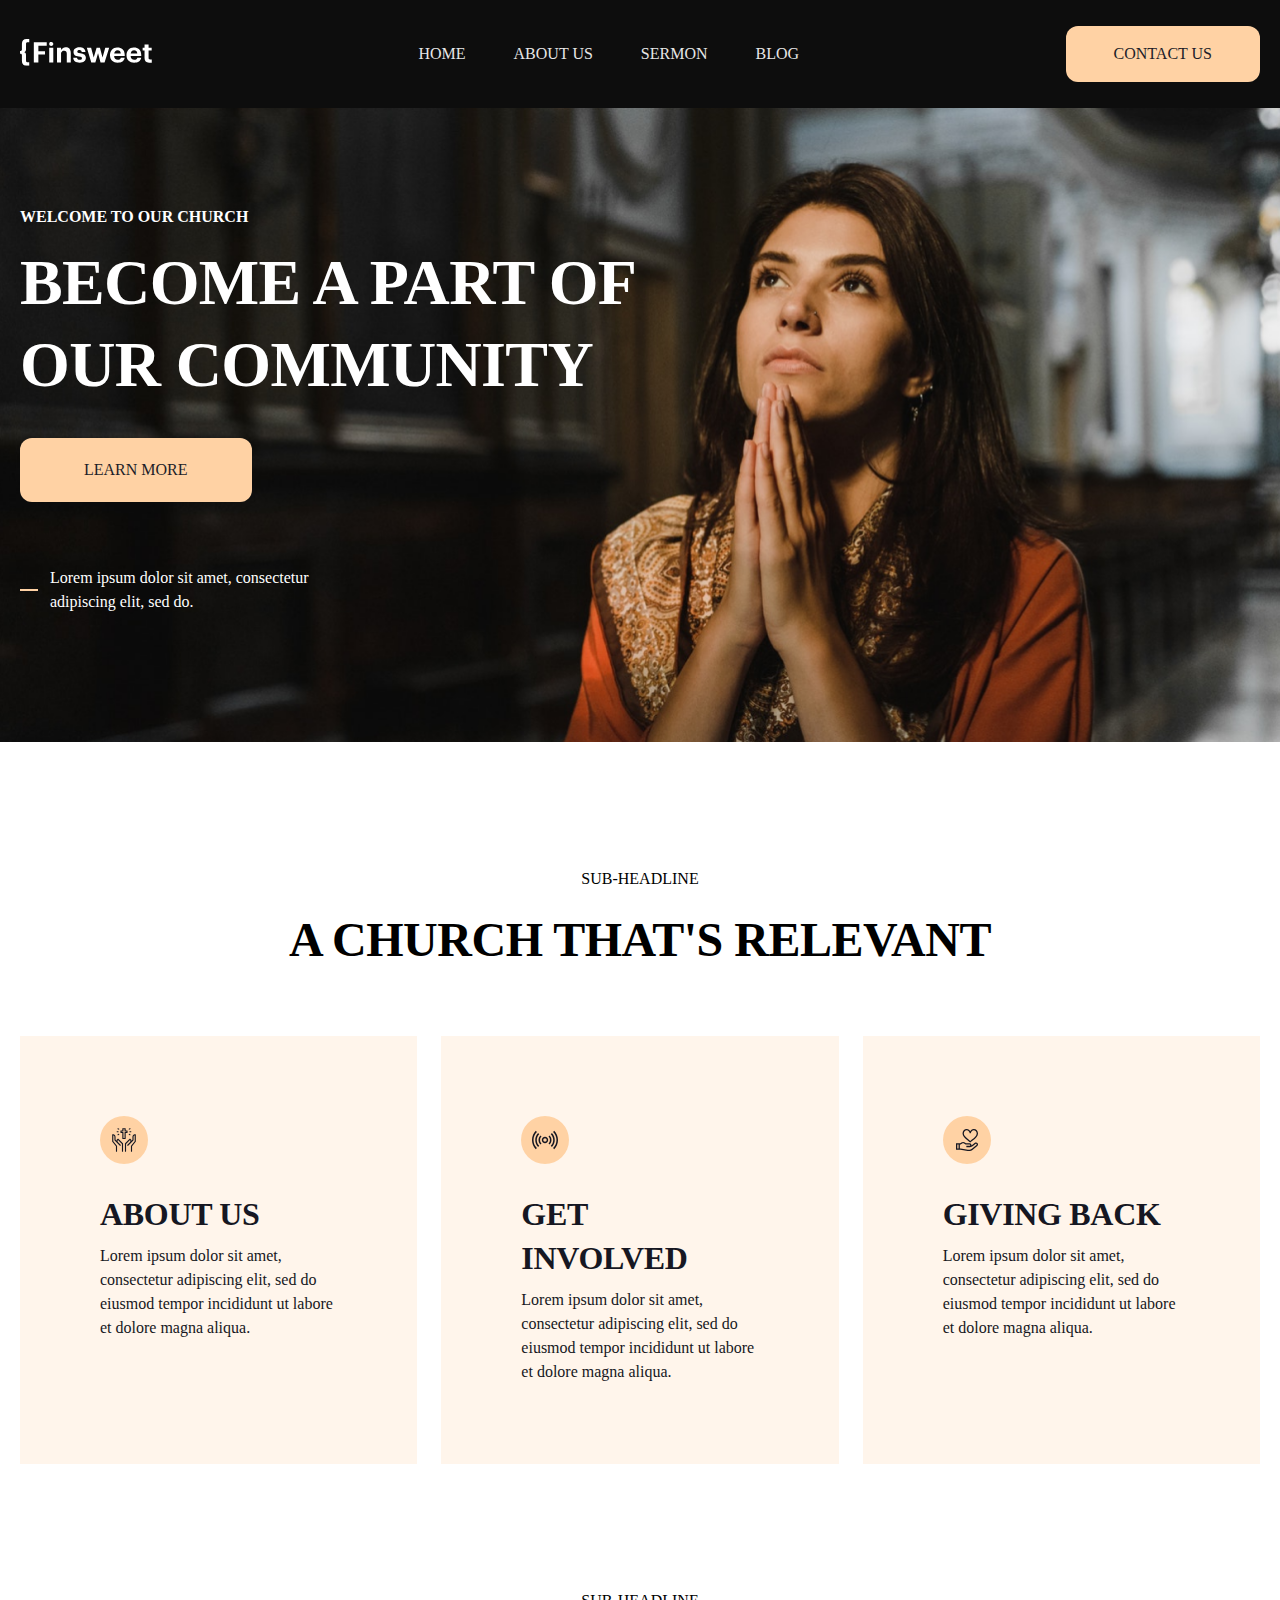
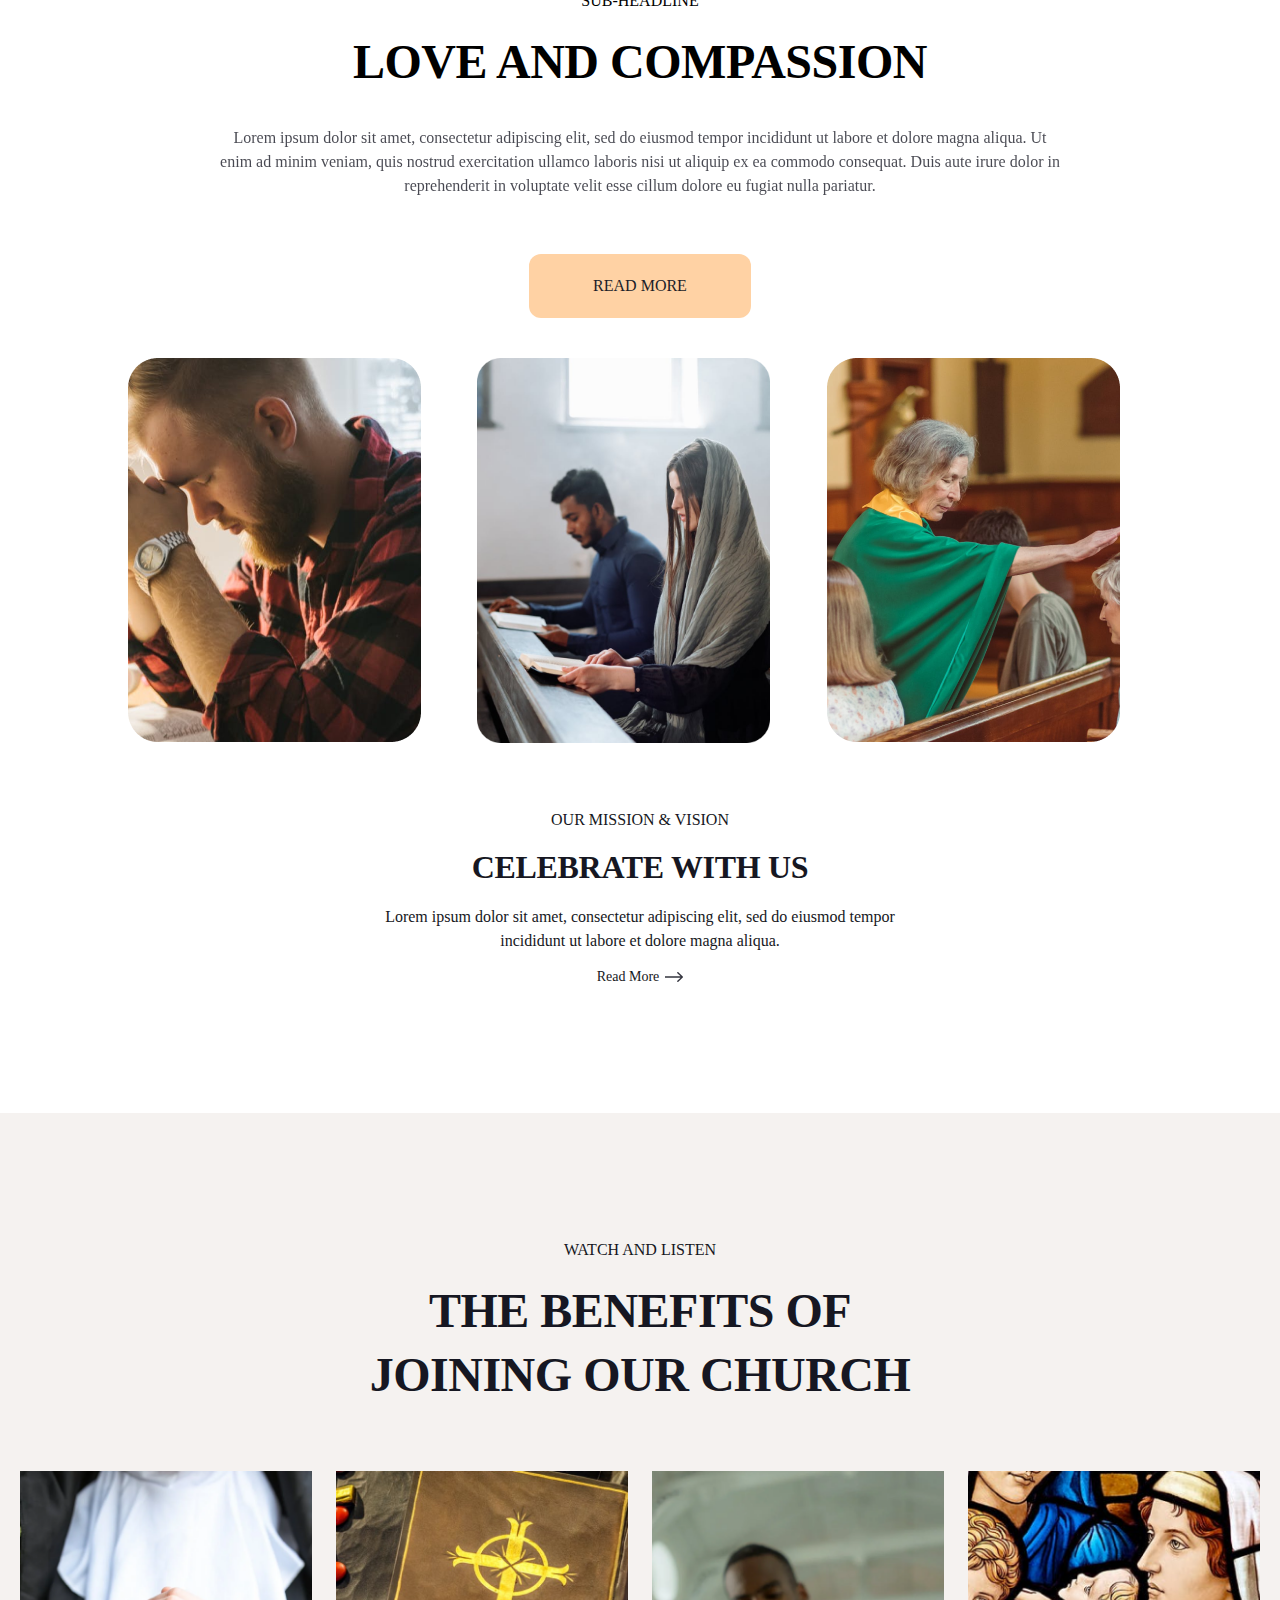
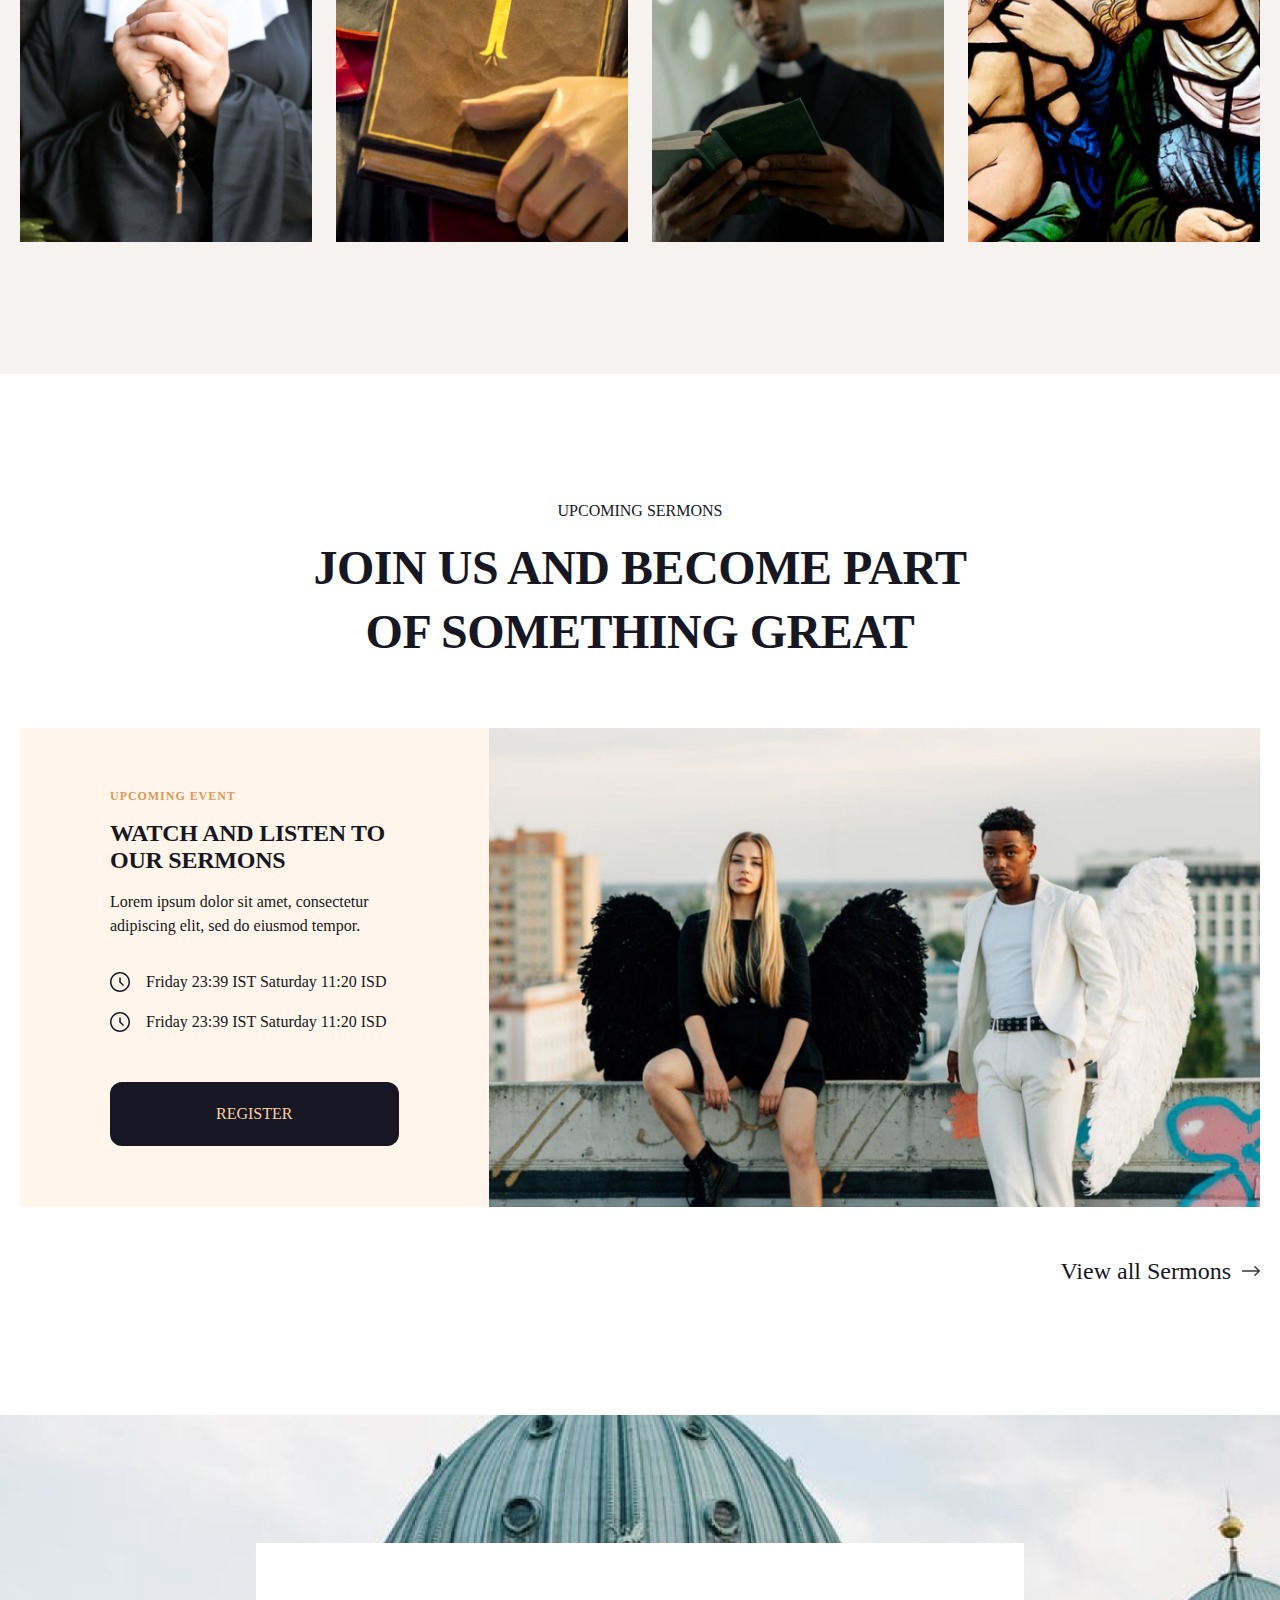
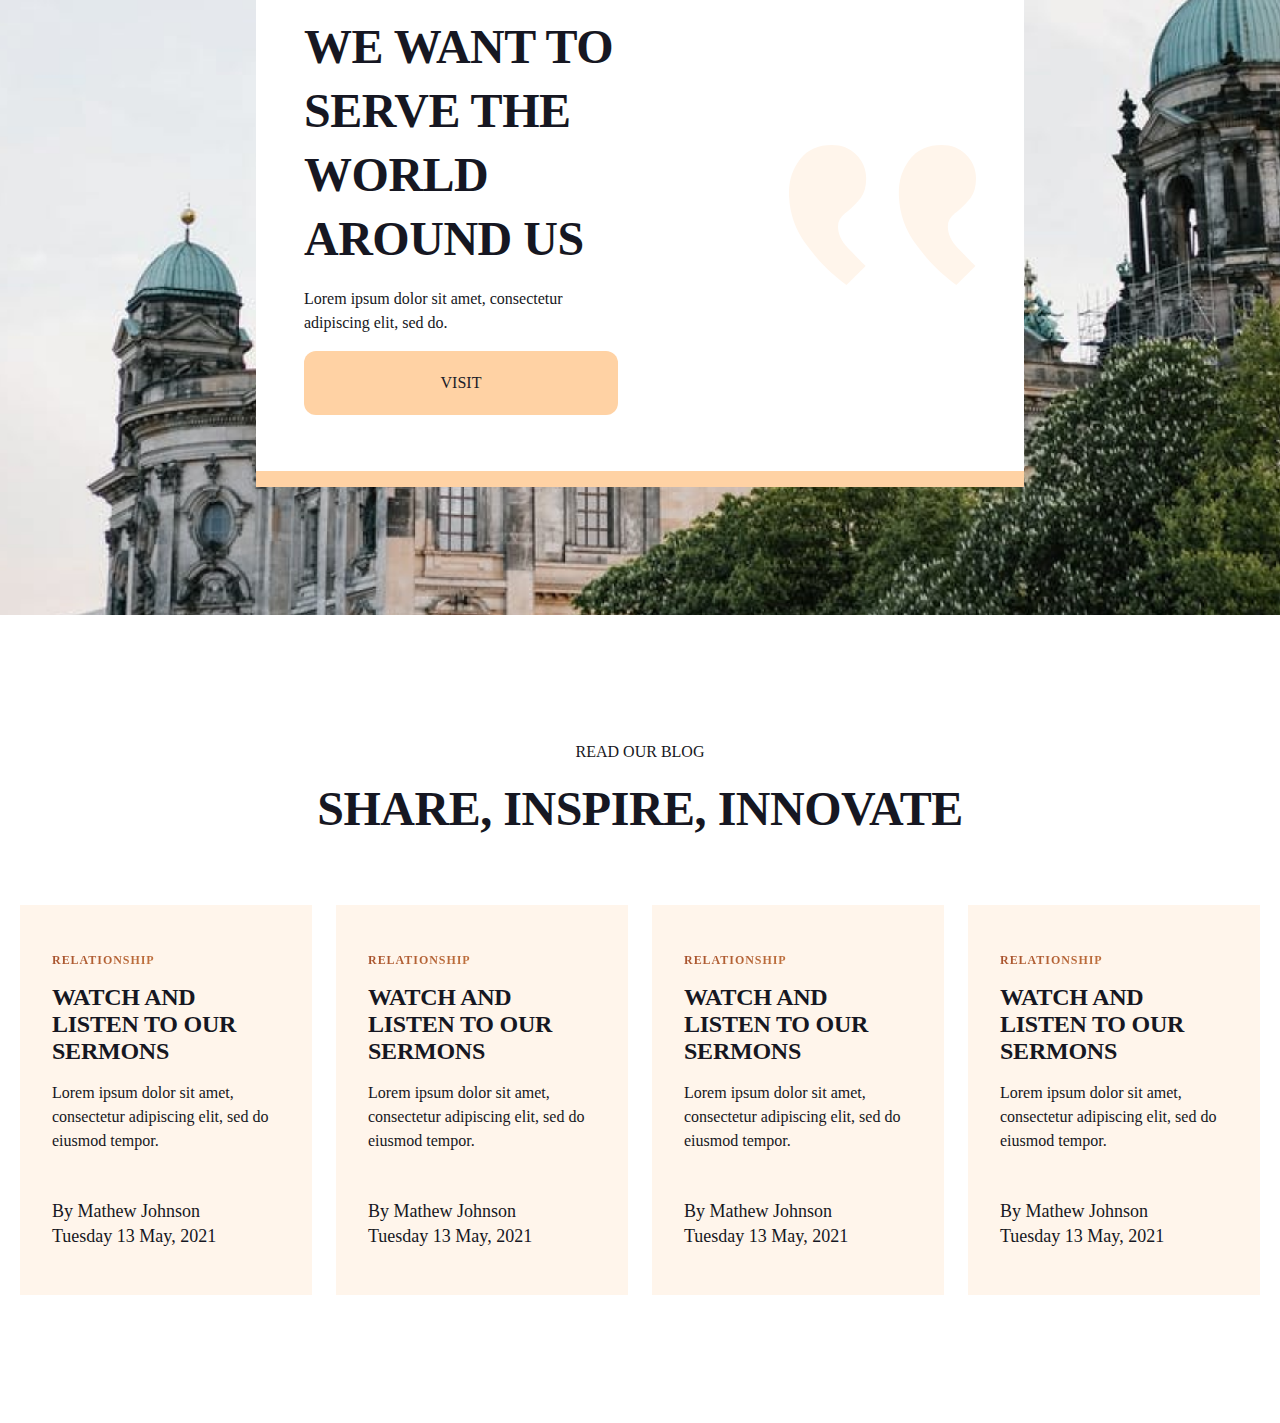
==== commit be60fffe: "home page ready" ====
--- a/index.html
+++ b/index.html
@@ -7,14 +7,65 @@
     <link rel="stylesheet" href="css/home.min.css" />
   </head>
   <body>
-    <header></header>
+    <header class="header">
+      <div class="container header-navbar">
+        <div class="header__images">
+          <a href="index.html">
+            <img src="images/header/Logo.svg" alt="logo" />
+          </a>
+          <div class="line"></div>
+        </div>
+        <ul class="header__items">
+          <li class="header__item">
+            <a href="index.html" class="header-link">Home</a>
+          </li>
+          <li class="header__item">
+            <a href="about-us.html" class="header-link">About us</a>
+          </li>
+          <li class="header__item">
+            <a href="sermons.html" class="header-link">Sermon</a>
+          </li>
+          <li class="header__item">
+            <a href="blog.html" class="header-link">Blog</a>
+          </li>
+        </ul>
+        <button class="hamburger" id="navbar-open">
+          <img class="img" src="images/header/Vector.svg" alt="Hamburger" />
+        </button>
+        <button onclick='location.href="contact.html"' class="nav-btn">Contact us</button>
+      </div>
+      <div id="navbar-responsive">
+        <ul class="res-header-list">
+          <li class="res-header-item">
+            <a href="index.html" class="res-header-link active">Home</a>
+          </li>
+          <li class="res-header-item">
+            <a href="#about" class="res-header-link">About us</a>
+          </li>
+          <li class="res-header-item">
+            <a href="sermons.html" class="res-header-link">Sermon</a>
+          </li>
+          <li class="res-header-item">
+            <a href="blog.html" class="res-header-link">Blog</a>
+          </li>
+
+          <li class="res-header-item">
+            <a href="contact.html" class="res-header-link">Contact us</a>
+          </li>
+        </ul>
+
+        <button id="navbar-close">
+          <img src="images/header/close.svg" />
+        </button>
+      </div>
+    </header>
     <main>
       <section class="home">
         <div class="container home__container">
           <div class="home__info">
             <h4 class="home__info__subtitle">Welcome to our CHURCH</h4>
             <h1 class="home__info__title">Become a part of our community</h1>
-            <button class="home__info__btn">Learn more</button>
+            <button onclick='location.href="about-us.html"' class="home__info__btn">Learn more</button>
           </div>
           <div class="home__text">
             <img src="images/home/Line.svg" alt="line" />
@@ -83,7 +134,7 @@
                 alt="A man with beard praying"
               />
             </div>
-            <div class="compassion__card compassion__card__middle">
+            <div class="compassion__card">
               <img
                 class="compassion_img"
                 src="images/home/compassion-2.png"
@@ -182,17 +233,130 @@
                 <img src="images/home/clock.svg" alt="" />
                 <p>Friday 23:39 IST Saturday 11:20 ISD</p>
               </div>
-              <button class="up__btn">
-                Register
+              <button onclick='location.href="sermons.html"' class="up__btn">Register</button>
+            </div>
+            <div class="us__row__right">
+              <img src="images/home/us-1.png" alt="Upcoming sermons" />
+            </div>
+          </div>
+          <div class="us__bottom">
+            <a href="#" class="us__view__link">
+              View all Sermons
+            </a>
+            <a href="">
+              <img src="images/home/arrow.svg" alt="Arrow Next">
+            </a>
+          </div>
+        </div>
+      </section>
+      <section class="visit">
+        <div class="container-sm visit__container">
+          <div class="visit__box">
+            <div class="visit__box__left">
+              <h2 class="visit__title">We want to serve the world around us</h2>
+              <p class="visit__desc">Lorem ipsum dolor sit amet, consectetur adipiscing elit, sed do.</p>
+              <button class="visit__btn">
+                Visit
               </button>
             </div>
-            <div class="us__row__right">
-              <img src="images/home/us-1.png" alt="Upcoming sermons">
+            <div class="visit__box__right">
+              <img src="images/home/quote.svg" alt="quote">
+            </div>
+          </div>
+        </div>
+      </section>
+      <section class="blog">
+        <div class="container blog__container">
+          <div class="blog__header">
+            <h4 class="blog__subtitle">
+              Read our Blog
+            </h4>
+            <h2 class="blog__title">
+              SHARE, INSPIRE, INNOVATE
+            </h2>
+          </div>
+          <div class="blog__row">
+            <div class="blog__card">
+              <h4 class="blog__card__subtitle">
+                Relationship
+              </h4>
+              <h3 class="blog__card__title">
+                WATCH AND LISTEN TO OUR SERMONS
+              </h3>
+              <p class="blog__card__desc">
+                Lorem ipsum dolor sit amet, consectetur adipiscing elit, sed do eiusmod tempor.
+              </p>
+              <div class="blog__card__bottom">
+                <p class="blog__card__name">
+                  By Mathew Johnson
+                </p>
+                <p class="blog__card__name">
+                  Tuesday 13 May, 2021
+                </p>
+              </div>
+            </div>
+            <div class="blog__card">
+              <h4 class="blog__card__subtitle">
+                Relationship
+              </h4>
+              <h3 class="blog__card__title">
+                WATCH AND LISTEN TO OUR SERMONS
+              </h3>
+              <p class="blog__card__desc">
+                Lorem ipsum dolor sit amet, consectetur adipiscing elit, sed do eiusmod tempor.
+              </p>
+              <div class="blog__card__bottom">
+                <p class="blog__card__name">
+                  By Mathew Johnson
+                </p>
+                <p class="blog__card__name">
+                  Tuesday 13 May, 2021
+                </p>
+              </div>
+            </div>
+            <div class="blog__card">
+              <h4 class="blog__card__subtitle">
+                Relationship
+              </h4>
+              <h3 class="blog__card__title">
+                WATCH AND LISTEN TO OUR SERMONS
+              </h3>
+              <p class="blog__card__desc">
+                Lorem ipsum dolor sit amet, consectetur adipiscing elit, sed do eiusmod tempor.
+              </p>
+              <div class="blog__card__bottom">
+                <p class="blog__card__name">
+                  By Mathew Johnson
+                </p>
+                <p class="blog__card__name">
+                  Tuesday 13 May, 2021
+                </p>
+              </div>
+            </div>
+            <div class="blog__card">
+              <h4 class="blog__card__subtitle">
+                Relationship
+              </h4>
+              <h3 class="blog__card__title">
+                WATCH AND LISTEN TO OUR SERMONS
+              </h3>
+              <p class="blog__card__desc">
+                Lorem ipsum dolor sit amet, consectetur adipiscing elit, sed do eiusmod tempor.
+              </p>
+              <div class="blog__card__bottom">
+                <p class="blog__card__name">
+                  By Mathew Johnson
+                </p>
+                <p class="blog__card__name">
+                  Tuesday 13 May, 2021
+                </p>
+              </div>
             </div>
           </div>
         </div>
       </section>
     </main>
     <footer></footer>
+    <script src="JS/main.js"></script>
   </body>
 </html>
--- a/css/home.min.css
+++ b/css/home.min.css
@@ -1 +1 @@
-@font-face{font-family:sans-serif;src:url(../../fonts/RobotoCondensed-Regular.ttf)}@font-face{font-family:sans-serif;src:url(../../fonts/RobotoCondensed-Bold.ttf)}*{margin:0;padding:0}*,*::before,*::after{box-sizing:border-box}ul{list-style-type:none}button{cursor:pointer;border:none;font-family:"Roboto Condensed"}input:focus{outline:none}a{text-decoration:none}body{font-family:"Roboto Condensed"}.container,.container-md,.container-sm{margin-left:auto;margin-right:auto;padding-left:20px;padding-right:20px}.container{max-width:1320px}.container-md{max-width:1064px}.container-sm{max-width:808px}.header{padding:26px 0px;background:#0d0d0d;width:100%;position:fixed}.header .header-navbar{display:flex;justify-content:space-between;align-items:center}.header .header-navbar .header__items{display:flex;gap:48px}.header .header-navbar .header__images img{width:100%}.header .header-navbar .header-link{color:#fff;font-family:Roboto Condensed;font-size:16px;font-style:normal;font-weight:400;line-height:normal;text-transform:uppercase;opacity:.8999999762}@media(max-width: 900px){.header .header-navbar .header-link{display:none}}.header .header-navbar .header-link:hover{color:#fff5eb}.header .header-navbar .nav-btn{padding:20px 48px;border-radius:12px;font-size:16px;font-weight:400;line-height:16px;background-color:#ffd2a4;color:#1c1d28;text-transform:uppercase;transition:.5s}.header .header-navbar .nav-btn:hover{background:#f2c79b}.header .header-navbar .nav-btn .nav-btn:hover{background:#f2c79b}@media(max-width: 800px){.header .header-navbar .nav-btn{display:none}}.hamburger img{width:100%}#navbar-open{display:none}@media(max-width: 900px){#navbar-open{display:block;border:none;cursor:ponter}}#navbar-responsive{position:fixed;top:0;bottom:0;left:-100%;width:100%;display:flex;justify-content:center;align-items:center;transition:1s;background-color:#f7f6ff}.res-header-list{list-style-type:none}.res-header-list .res-header-item{margin:30px 0;text-align:center}.res-header-list .res-header-item a{color:var(--unnamed, #333);font-family:Manrope}.res-header-list .res-header-item a:hover{color:#000}.res-header-list .res-header-link{font-size:30px}#navbar-close{position:absolute;top:41px;right:20px;border:none;background-color:rgba(0,0,0,0);cursor:pointer}.section-header{text-align:center}.section-header h6{font-size:16px;font-weight:400;line-height:normal;text-transform:uppercase;margin-bottom:20px}.section-header h2{font-size:48px;font-weight:700;line-height:64px;text-transform:uppercase;letter-spacing:-0.48px}main{margin-top:80px}.home{background-image:url("../../images/home/home-background.png");background-repeat:no-repeat;background-size:cover;background-position:center}.home__container{padding-top:128px;padding-bottom:128px}.home__info{width:50%}.home__info__subtitle{color:#fff;font-size:16px;font-weight:700;text-transform:uppercase;margin-bottom:16px}.home__info__title{color:#fff;font-size:64px;font-weight:700;line-height:82px;letter-spacing:-0.64px;text-transform:uppercase;margin-bottom:32px}.home__info__btn{padding:24px 64px;border-radius:12px;font-size:16px;font-weight:400;line-height:16px;background-color:#ffd2a4;color:#1c1d28;text-transform:uppercase;transition:.5s;margin-bottom:64px}.home__info__btn:hover{background:#f2c79b}.home__text{display:flex;gap:12px}.home__text__desc{color:#fff;font-size:16px;font-weight:400;line-height:24px;max-width:308px}@media(max-width: 850px){.home__info{width:100%}.home__info .home__info__title{font-size:44px}}@media(max-width: 450px){.home__info{text-align:center}.home__text{justify-content:center}}.about{background-color:#fff}.about__container{padding-top:128px;padding-bottom:128px}.about__row{display:grid;grid-template-columns:repeat(3, 1fr);-moz-column-gap:24px;column-gap:24px;margin-top:64px}.about__card{padding:80px 80px 64px 80px;background-color:#fff5eb;transition:.5s;border-bottom:16px solid #ffd2a4;cursor:pointer}.about__card:hover{background-color:#f5f2f0}.about__card__title{margin-top:24px;margin-bottom:8px;color:#161722;font-size:32px;font-weight:700;line-height:44px;letter-spacing:-0.32px;text-transform:uppercase}.about__card__desc{color:#161722;font-size:16px;font-weight:400;line-height:24px}.about__card__hover{height:16px;width:100%;background-color:#ffd2a4}@media(max-width: 1050px){.about__row{grid-template-columns:repeat(2, 1fr);row-gap:24px}}@media(max-width: 700px){.about__row{grid-template-columns:repeat(1, 1fr)}}@media(max-width: 500px){.about__row{grid-template-columns:repeat(1, 1fr)}.about__card{padding:50px}.about__card__title{font-size:28px}}.compassion{background-color:#fff;padding-bottom:128px}.compassion__info{display:flex;flex-direction:column;align-items:center}.compassion__info__desc{color:#161722;font-size:16px;font-weight:400;line-height:24px;opacity:.7799999714;text-align:center;max-width:846px;margin-top:32px;margin-bottom:56px}.compassion__info__btn{padding:24px 64px;border-radius:12px;font-size:16px;font-weight:400;line-height:16px;background-color:#ffd2a4;color:#1c1d28;text-transform:uppercase;transition:.5s}.compassion__info__btn:hover{background:#f2c79b}.compassion_img{width:100%}.compassion__row{display:grid;grid-template-columns:repeat(3, 1fr);-moz-column-gap:24px;column-gap:24px}.compassion__card{width:293px;cursor:pointer}.compassion__card__middle{width:390px;margin-top:48px}.compassion__mission{margin-top:64px;display:flex;flex-direction:column;align-items:center;gap:16px}.compassion__mission__subtitle{color:#161722;text-align:center;font-size:16px;font-style:normal;font-weight:400;line-height:normal;text-transform:uppercase}.compassion__mission__title{color:#161722;text-align:center;font-size:32px;font-weight:700;line-height:44px;letter-spacing:-0.32px;text-transform:uppercase}.compassion__mission__desc{color:#161722;text-align:center;font-size:16px;font-weight:400;line-height:24px;max-width:512px}.compassion__mission_link{display:flex;gap:6px}.compassion__mission_link a{color:#161722;font-size:14px;font-weight:400;line-height:16px}@media(max-width: 1070px){.compassion__row{grid-template-columns:repeat(2, 1fr);margin-top:48px;row-gap:24px}.compassion__card{width:100%}.compassion__card__middle{margin-top:0px}}@media(max-width: 1070px){.compassion__row{grid-template-columns:repeat(1, 1fr)}}.join{background-color:#fff;padding-bottom:128px;padding-top:128px;background:#f5f2f0}.join__card{position:relative;cursor:pointer}.join__card:hover .join__card__info{opacity:1}.join__card .join__img{width:100%;position:relative}.join__card .join__card__info{position:absolute;bottom:32px;left:32px;opacity:0;transition:1s}.join__card .join__card__info .join__card__title{color:#fff;font-size:24px;font-weight:700;letter-spacing:-0.24px;text-transform:uppercase;margin-bottom:16px}.join__card .join__card__info .join__card__desc{color:#fff;font-size:16px;font-weight:400;line-height:24px}.join__header{display:flex;flex-direction:column;align-items:center;gap:20px;margin-bottom:64px}.join__header .join__subtitle{color:#161722;font-size:16px;font-weight:400;text-transform:uppercase}.join__header .join__title{color:#161722;font-size:48px;font-weight:700;line-height:64px;letter-spacing:-0.48px;text-transform:uppercase;max-width:552px;text-align:center}.join__row{display:grid;grid-template-columns:repeat(4, 1fr);-moz-column-gap:24px;column-gap:24px}@media(max-width: 1100px){.join__row{grid-template-columns:repeat(2, 1fr);row-gap:24px}.join__title{width:100%}}@media(max-width: 650px){.join__row{grid-template-columns:repeat(1, 1fr);row-gap:24px}.join__title{font-size:35px !important}.compassion__title{font-size:40px !important}}.upcoming-sermons{background-color:£fff;padding-top:128px;padding-bottom:128px}.us__header{display:flex;flex-direction:column;align-items:center;gap:16px;margin-bottom:64px}.us__header .us__title{color:#161722;text-align:center;font-size:48px;font-weight:700;line-height:64px;letter-spacing:-0.48px;text-transform:uppercase;max-width:654px}.us__header .us__subtitle{color:#161722;font-size:16px;font-weight:400;text-transform:uppercase}.us__row{display:flex}.us__row .us__row__left{width:40%;display:flex;flex-direction:column;padding:61px 90px;background-color:#fff5eb}.us__row .us__row__details{display:flex;gap:16px}.us__row .us__row__subtitle{font-size:12px;font-weight:700;letter-spacing:.96px;text-transform:uppercase;color:#dc9853;-webkit-background-clip:text;background-clip:text;margin-bottom:16px}.us__row .us__row__title{color:#161722;font-size:24px;font-weight:700;letter-spacing:-0.24px;text-transform:uppercase;margin-bottom:16px}.us__row .us__row__details{margin-bottom:16px}.us__row .us__row__details p{color:#161722;font-size:16px;font-weight:400;line-height:24px}.us__row .us__row__desc{color:#161722;font-size:16px;font-style:normal;font-weight:400;line-height:24px;margin-bottom:32px}.us__row .up__btn{padding:24px 64px;border-radius:12px;font-size:16px;font-weight:400;line-height:16px;background-color:#161722;color:#ffd2a4;text-transform:uppercase;transition:.5s;-webkit-backdrop-filter:blur(40px);backdrop-filter:blur(40px);margin-top:32px}.us__row .up__btn:hover{color:#fff}.us__row .us__row__right img{width:100%}+@font-face{font-family:sans-serif;src:url(../../fonts/RobotoCondensed-Regular.ttf)}@font-face{font-family:sans-serif;src:url(../../fonts/RobotoCondensed-Bold.ttf)}*{margin:0;padding:0}*,*::before,*::after{box-sizing:border-box}ul{list-style-type:none}button{cursor:pointer;border:none;font-family:"Roboto Condensed"}input:focus{outline:none}a{text-decoration:none}body{font-family:"Roboto Condensed"}.container,.container-md,.container-sm{margin-left:auto;margin-right:auto;padding-left:20px;padding-right:20px}.container{max-width:1320px}.container-md{max-width:1064px}.container-sm{max-width:808px}.header{padding:26px 0px;background:#0d0d0d;width:100%;position:fixed;top:0;right:0;left:0;z-index:1000}.header .header-navbar{display:flex;justify-content:space-between;align-items:center}.header .header-navbar .header__items{display:flex;gap:48px}.header .header-navbar .header__images img{width:100%}.header .header-navbar .header-link{color:#fff;font-family:Roboto Condensed;font-size:16px;font-style:normal;font-weight:400;line-height:normal;text-transform:uppercase;opacity:.8999999762}@media(max-width: 900px){.header .header-navbar .header-link{display:none}}.header .header-navbar .header-link:hover{color:#fff5eb}.header .header-navbar .nav-btn{padding:20px 48px;border-radius:12px;font-size:16px;font-weight:400;line-height:16px;background-color:#ffd2a4;color:#1c1d28;text-transform:uppercase;transition:.5s}.header .header-navbar .nav-btn:hover{background:#f2c79b}.header .header-navbar .nav-btn .nav-btn:hover{background:#f2c79b}@media(max-width: 800px){.header .header-navbar .nav-btn{display:none}}.hamburger img{width:100%}#navbar-open{display:none}@media(max-width: 900px){#navbar-open{display:block;border:none;cursor:ponter}}#navbar-responsive{position:fixed;top:0;bottom:0;left:-100%;width:100%;display:flex;justify-content:center;align-items:center;transition:1s;background-color:#f7f6ff}.res-header-list{list-style-type:none}.res-header-list .res-header-item{margin:30px 0;text-align:center}.res-header-list .res-header-item a{color:var(--unnamed, #333);font-family:Manrope}.res-header-list .res-header-item a:hover{color:#000}.res-header-list .res-header-link{font-size:30px}#navbar-close{position:absolute;top:41px;right:20px;border:none;background-color:rgba(0,0,0,0);cursor:pointer}.section-header{text-align:center}.section-header h6{font-size:16px;font-weight:400;line-height:normal;text-transform:uppercase;margin-bottom:20px}.section-header h2{font-size:48px;font-weight:700;line-height:64px;text-transform:uppercase;letter-spacing:-0.48px}main{margin-top:80px}.home{background-image:url("../../images/home/home-background.png");background-repeat:no-repeat;background-size:cover;background-position:center}.home__container{padding-top:128px;padding-bottom:128px}.home__info{width:50%}.home__info__subtitle{color:#fff;font-size:16px;font-weight:700;text-transform:uppercase;margin-bottom:16px}.home__info__title{color:#fff;font-size:64px;font-weight:700;line-height:82px;letter-spacing:-0.64px;text-transform:uppercase;margin-bottom:32px}.home__info__btn{padding:24px 64px;border-radius:12px;font-size:16px;font-weight:400;line-height:16px;background-color:#ffd2a4;color:#1c1d28;text-transform:uppercase;transition:.5s;margin-bottom:64px}.home__info__btn:hover{background:#f2c79b}.home__text{display:flex;gap:12px}.home__text__desc{color:#fff;font-size:16px;font-weight:400;line-height:24px;max-width:308px}@media(max-width: 850px){.home__info{width:100%}.home__info .home__info__title{font-size:44px}}@media(max-width: 450px){.home__info{text-align:center}.home__text{justify-content:center}}.about{background-color:#fff}.about__container{padding-top:128px;padding-bottom:128px}.about__row{display:grid;grid-template-columns:repeat(3, 1fr);-moz-column-gap:24px;column-gap:24px;margin-top:64px}.about__card{padding:80px 80px 64px 80px;background-color:#fff5eb;transition:.5s;border-bottom:16px solid #fff5eb;cursor:pointer}.about__card:hover{border-bottom:16px solid #ffd2a4}.about__card__title{margin-top:24px;margin-bottom:8px;color:#161722;font-size:32px;font-weight:700;line-height:44px;letter-spacing:-0.32px;text-transform:uppercase}.about__card__desc{color:#161722;font-size:16px;font-weight:400;line-height:24px}.about__card__hover{height:16px;width:100%;background-color:#ffd2a4}@media(max-width: 1050px){.about__row{grid-template-columns:repeat(2, 1fr);row-gap:24px}}@media(max-width: 700px){.about__row{grid-template-columns:repeat(1, 1fr)}}@media(max-width: 500px){.about__row{grid-template-columns:repeat(1, 1fr)}.about__card{padding:50px}.about__card__title{font-size:28px}}.compassion{background-color:#fff;padding-bottom:128px}.compassion__info{display:flex;flex-direction:column;align-items:center}.compassion__info__desc{color:#161722;font-size:16px;font-weight:400;line-height:24px;opacity:.7799999714;text-align:center;max-width:846px;margin-top:32px;margin-bottom:56px}.compassion__info__btn{padding:24px 64px;border-radius:12px;font-size:16px;font-weight:400;line-height:16px;background-color:#ffd2a4;color:#1c1d28;text-transform:uppercase;transition:.5s}.compassion__info__btn:hover{background:#f2c79b}.compassion_img{width:100%}.compassion__row{display:grid;grid-template-columns:repeat(3, 1fr);-moz-column-gap:24px;column-gap:24px}.compassion__card{width:293px;cursor:pointer;transition:1s;margin-top:40px;margin-bottom:64px}.compassion__card:hover{transform:scale(1.15);margin-bottom:40px}.compassion__card__middle{width:390px;margin-top:48px}.compassion__mission{display:flex;flex-direction:column;align-items:center;gap:16px}.compassion__mission__subtitle{color:#161722;text-align:center;font-size:16px;font-style:normal;font-weight:400;line-height:normal;text-transform:uppercase}.compassion__mission__title{color:#161722;text-align:center;font-size:32px;font-weight:700;line-height:44px;letter-spacing:-0.32px;text-transform:uppercase}.compassion__mission__desc{color:#161722;text-align:center;font-size:16px;font-weight:400;line-height:24px;max-width:512px}.compassion__mission__link{display:flex;gap:6px}.compassion__mission__link a{color:#161722;font-size:14px;font-weight:400;line-height:16px}@media(max-width: 1070px){.compassion__row{grid-template-columns:repeat(2, 1fr);row-gap:24px}.compassion__card{width:100%}.compassion__card:hover{transform:scale(1)}}@media(max-width: 770px){.compassion__row{grid-template-columns:repeat(1, 1fr)}}.join{background-color:#fff;padding-bottom:128px;padding-top:128px;background:#f5f2f0}.join__card{position:relative;cursor:pointer}.join__card:hover .join__card__info{opacity:1}.join__card .join__img{width:100%;position:relative}.join__card .join__card__info{position:absolute;bottom:32px;left:32px;opacity:0;transition:1s}.join__card .join__card__info .join__card__title{color:#fff;font-size:24px;font-weight:700;letter-spacing:-0.24px;text-transform:uppercase;margin-bottom:16px}.join__card .join__card__info .join__card__desc{color:#fff;font-size:16px;font-weight:400;line-height:24px}.join__header{display:flex;flex-direction:column;align-items:center;gap:20px;margin-bottom:64px}.join__header .join__subtitle{color:#161722;font-size:16px;font-weight:400;text-transform:uppercase}.join__header .join__title{color:#161722;font-size:48px;font-weight:700;line-height:64px;letter-spacing:-0.48px;text-transform:uppercase;max-width:552px;text-align:center}.join__row{display:grid;grid-template-columns:repeat(4, 1fr);-moz-column-gap:24px;column-gap:24px}@media(max-width: 1100px){.join__row{grid-template-columns:repeat(2, 1fr);row-gap:24px}.join__title{width:100%}}@media(max-width: 650px){.join__row{grid-template-columns:repeat(1, 1fr);row-gap:24px}.join__title{font-size:35px !important}.compassion__title{font-size:40px !important}}.upcoming-sermons{background-color:£fff;padding-top:128px;padding-bottom:128px}.us__header{display:flex;flex-direction:column;align-items:center;gap:16px;margin-bottom:64px}.us__header .us__title{color:#161722;text-align:center;font-size:48px;font-weight:700;line-height:64px;letter-spacing:-0.48px;text-transform:uppercase;max-width:654px}.us__header .us__subtitle{color:#161722;font-size:16px;font-weight:400;text-transform:uppercase}.us__row{display:flex}.us__row .us__row__left{width:40%;display:flex;flex-direction:column;padding:61px 90px;background-color:#fff5eb}.us__row .us__row__details{display:flex;gap:16px}.us__row .us__row__subtitle{font-size:12px;font-weight:700;letter-spacing:.96px;text-transform:uppercase;color:#dc9853;-webkit-background-clip:text;background-clip:text;margin-bottom:16px}.us__row .us__row__title{color:#161722;font-size:24px;font-weight:700;letter-spacing:-0.24px;text-transform:uppercase;margin-bottom:16px}.us__row .us__row__details{margin-bottom:16px}.us__row .us__row__details p{color:#161722;font-size:16px;font-weight:400;line-height:24px}.us__row .us__row__desc{color:#161722;font-size:16px;font-weight:400;line-height:24px;margin-bottom:32px}.us__row .up__btn{padding:24px 64px;border-radius:12px;font-size:16px;font-weight:400;line-height:16px;background-color:#161722;color:#ffd2a4;text-transform:uppercase;transition:.5s;-webkit-backdrop-filter:blur(40px);backdrop-filter:blur(40px);margin-top:32px}.us__row .up__btn:hover{color:#fff}.us__row .us__row__right img{width:100%;height:100%;-o-object-fit:cover;object-fit:cover;-o-object-position:center;object-position:center}.us__bottom{display:flex;gap:11px;justify-content:right;margin-top:48px;align-items:center}.us__view__link{color:#161722;font-size:24px;font-weight:400;line-height:32px;transition:.5s}.us__view__link:hover{color:#dc9853;text-decoration:underline}@media(max-width: 1150px){.us__row{flex-direction:column}.us__row__left{width:100% !important}.us__row .us__row__title{width:100% !important}}@media(max-width: 550px){.us__row__left{padding:50px !important}}.visit{background-image:url(../../images/home/visit-background.png);background-repeat:no-repeat;background-size:cover;background-position:center;padding-top:128px;padding-bottom:128px}.visit .visit__container{display:flex;justify-content:center;align-items:center;padding-left:20px;padding-right:20px}.visit .visit__box{padding:72px 48px 56px 48px;display:flex;background:#fff;-webkit-backdrop-filter:blur(20px);backdrop-filter:blur(20px);border-bottom:16px solid #ffd2a4;gap:171px}@media(max-width: 400px){.visit .visit__box{padding:30px}}.visit .visit__box__left{display:flex;flex-direction:column;gap:16px}.visit .visit__box__left .visit__title{color:#161722;font-size:48px;font-weight:700;line-height:64px;letter-spacing:-0.48px;text-transform:uppercase}@media(max-width: 500px){.visit .visit__box__left .visit__title{font-size:38px}}@media(max-width: 400px){.visit .visit__box__left .visit__title{font-size:28px;line-height:44px}}.visit .visit__box__left .visit__desc{color:#161722;font-size:16px;font-weight:400;line-height:24px}.visit .visit__box__left .visit__btn{padding:24px 64px;border-radius:12px;font-size:16px;font-weight:400;line-height:16px;background-color:#ffd2a4;color:#1c1d28;text-transform:uppercase;transition:.5s}.visit .visit__box__left .visit__btn:hover{background:#f2c79b}.visit .visit__box__right{display:flex;justify-content:center;align-items:center}@media(max-width: 820px){.visit .visit__box__right{display:none}}.blog{background-color:#fff;padding-top:128px;padding-bottom:128px}.blog .blog__header{display:flex;flex-direction:column;align-items:center;gap:16px;margin-bottom:64px}.blog .blog__header .blog__subtitle{color:#161722;font-size:16px;font-weight:400;text-transform:uppercase}.blog .blog__header .blog__title{color:#161722;font-size:48px;font-weight:700;line-height:64px;letter-spacing:-0.48px;text-transform:uppercase;text-align:center}.blog .blog__row{display:grid;grid-template-columns:repeat(4, 1fr);-moz-column-gap:24px;column-gap:24px}@media(max-width: 1150px){.blog .blog__row{grid-template-columns:repeat(3, 1fr);row-gap:24px}}@media(max-width: 900px){.blog .blog__row{grid-template-columns:repeat(2, 1fr)}}@media(max-width: 700px){.blog .blog__row{grid-template-columns:repeat(1, 1fr)}}.blog .blog__card{padding:48px 32px 32px 32px;background-color:#fff5eb;border-bottom:16px solid #fff5eb;transition:.5s;cursor:pointer}.blog .blog__card:hover{border-bottom:16px solid #ffd0a0}.blog .blog__card__subtitle{font-size:12px;font-weight:700;letter-spacing:.96px;text-transform:uppercase;background:var(--gradient, linear-gradient(163deg, #a54e2b 0%, #dc9853 100%));background-clip:text;-webkit-background-clip:text;-webkit-text-fill-color:rgba(0,0,0,0)}.blog .blog__card__title{color:#161722;font-size:24px;font-weight:700;letter-spacing:-0.24px;text-transform:uppercase;margin-top:16px;margin-bottom:16px}.blog .blog__card__desc{color:#161722;font-family:Roboto Condensed;font-size:16px;font-style:normal;font-weight:400;line-height:24px}.blog .blog__card__bottom{display:flex;flex-direction:column;gap:4px;margin-top:48px}.blog .blog__card__name{color:#161722;font-size:18px;font-weight:400}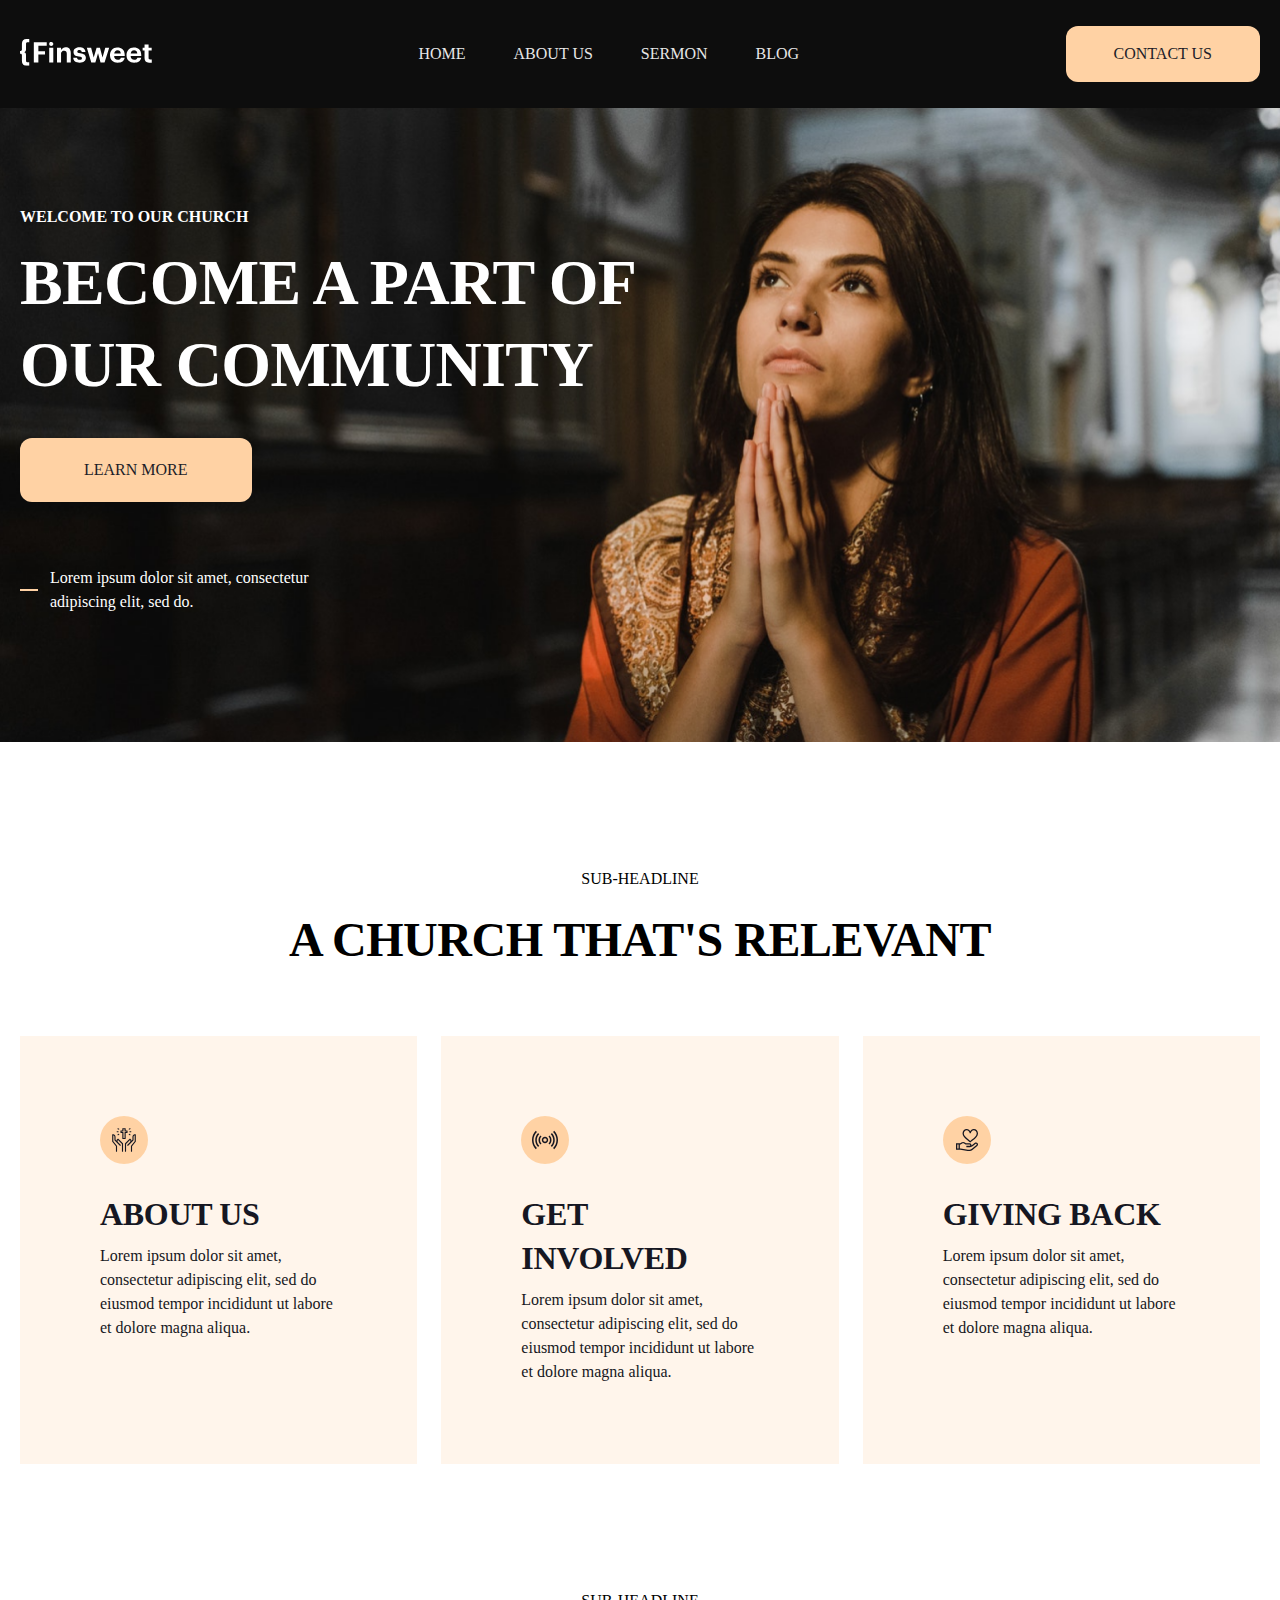
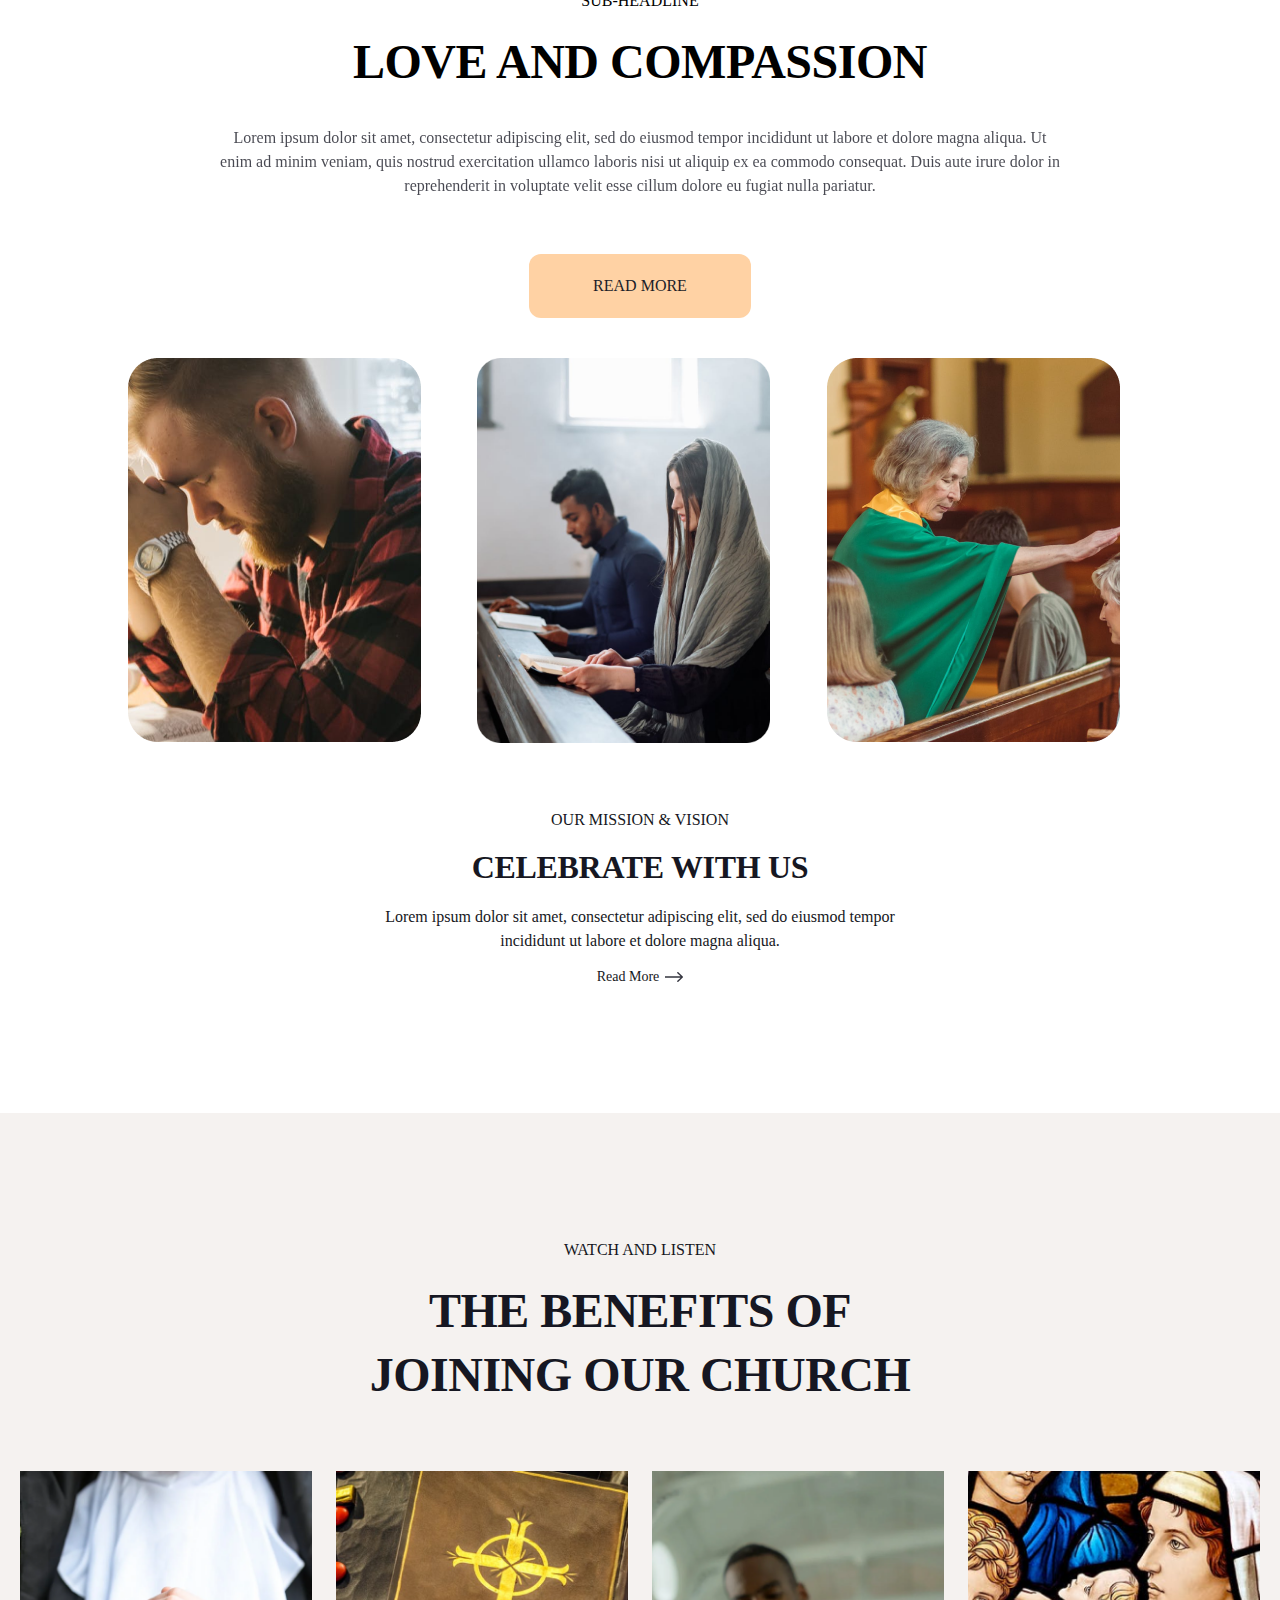
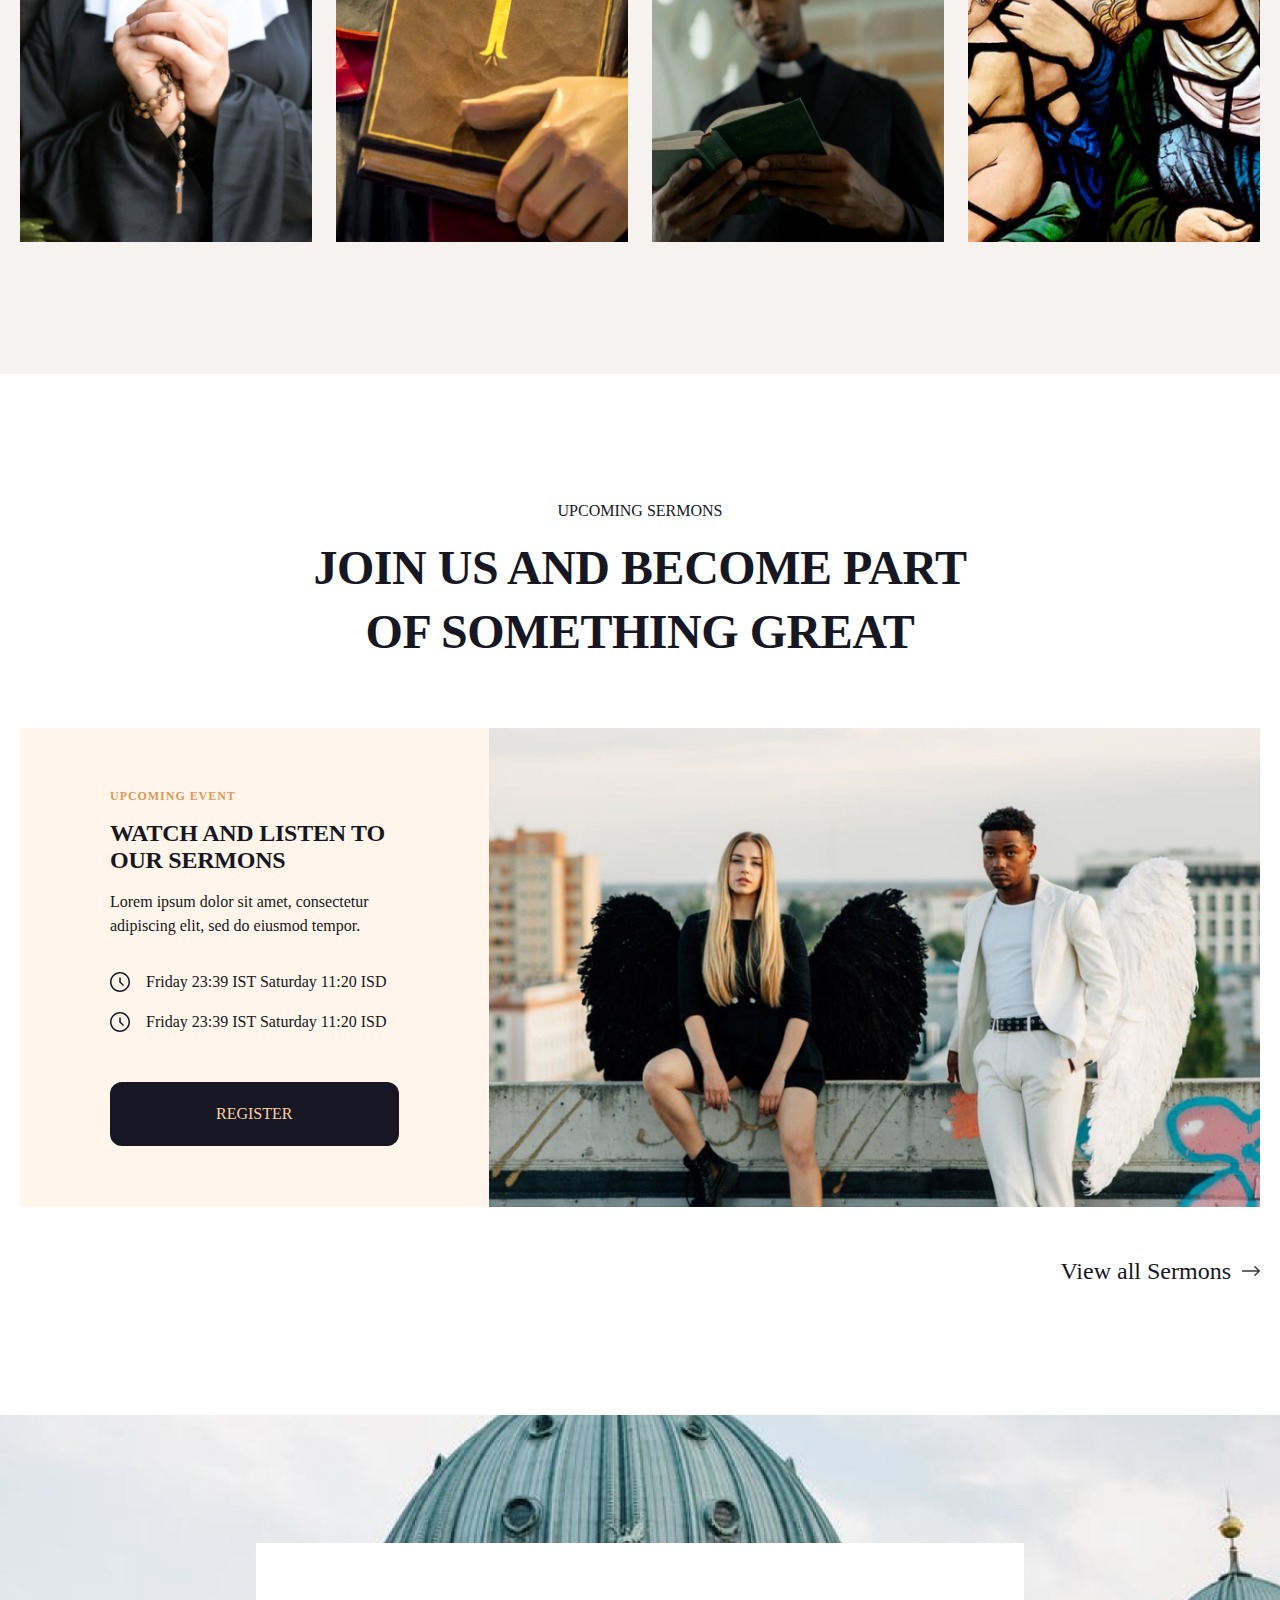
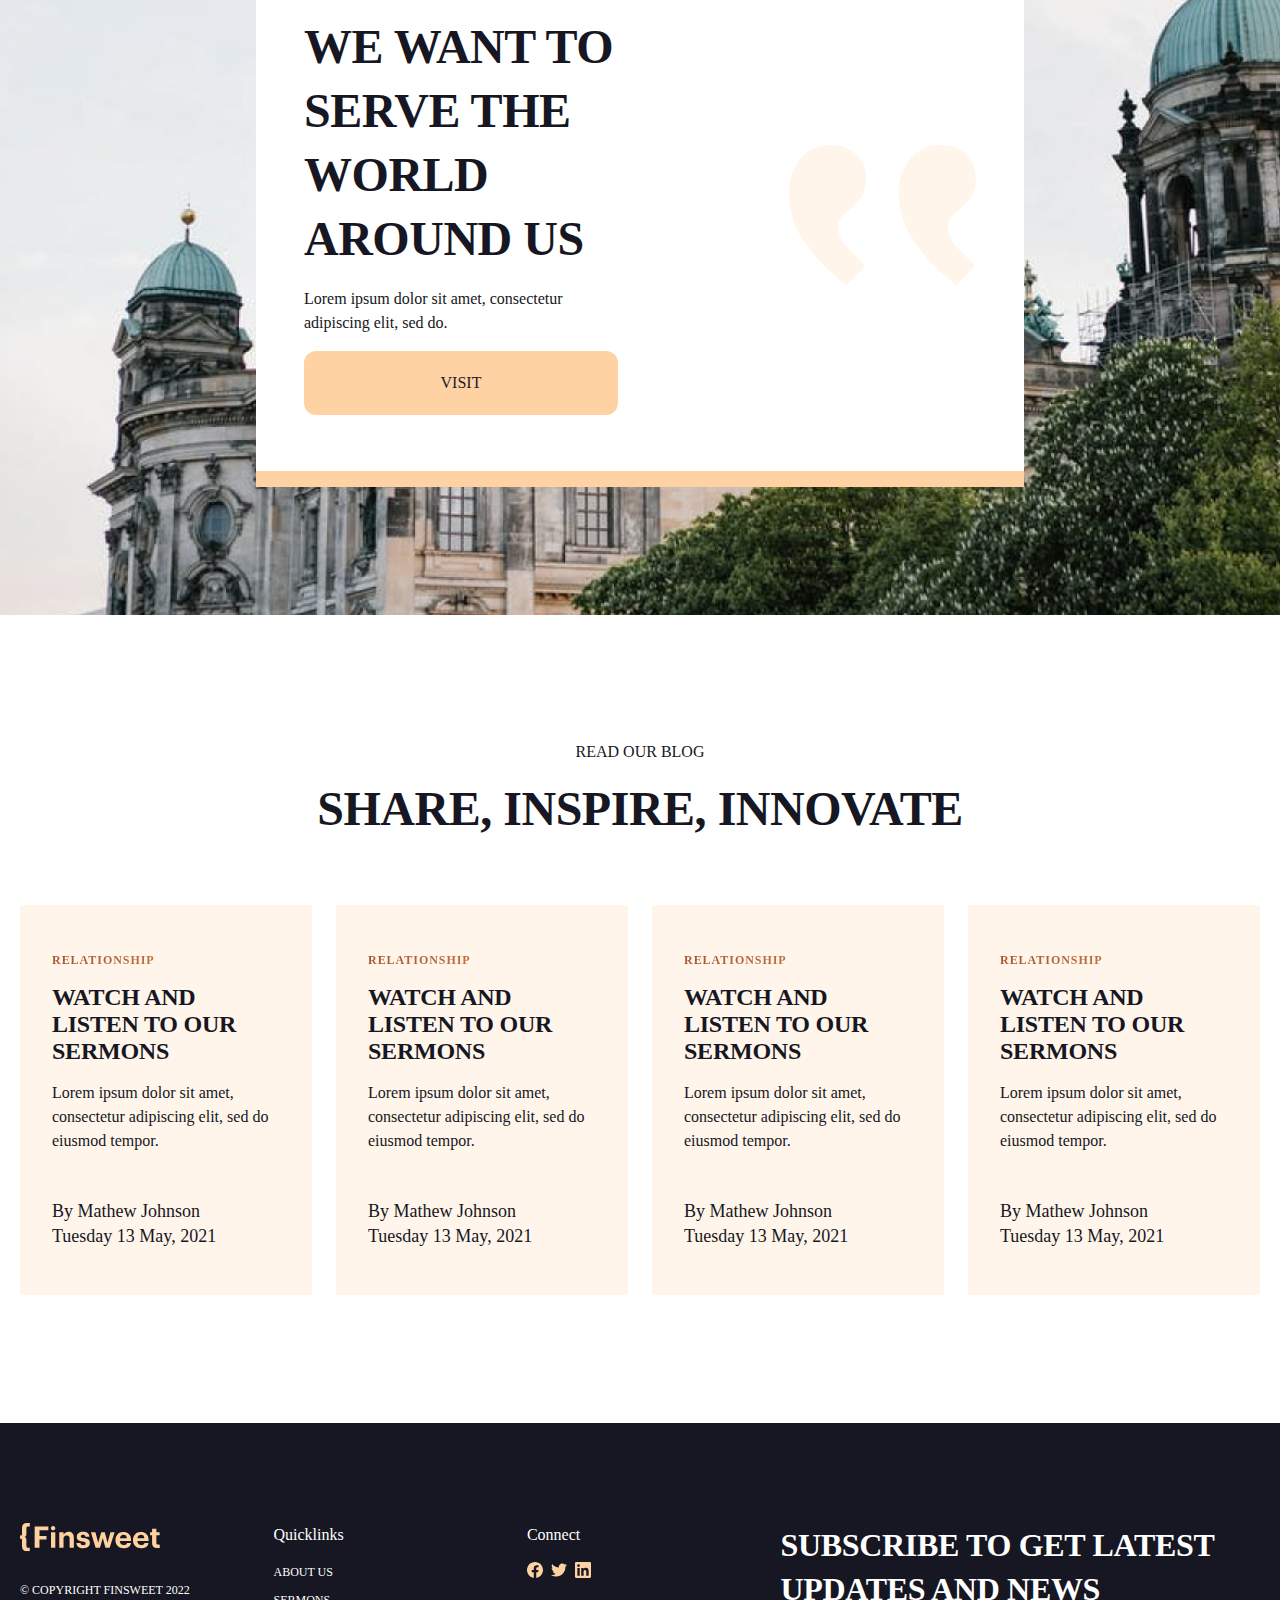
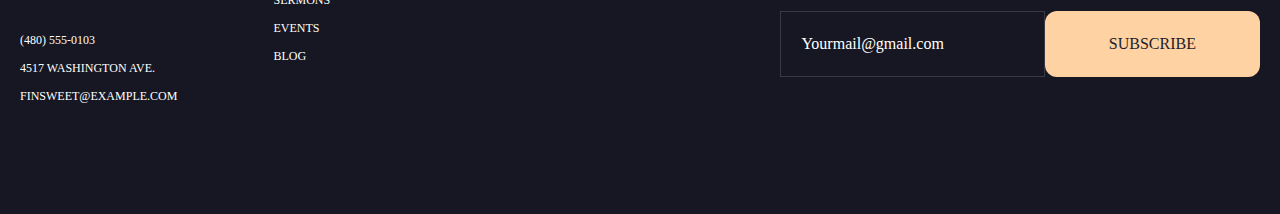
==== commit 4a703139: "sermons page and footer added" ====
--- a/index.html
+++ b/index.html
@@ -32,7 +32,9 @@
         <button class="hamburger" id="navbar-open">
           <img class="img" src="images/header/Vector.svg" alt="Hamburger" />
         </button>
-        <button onclick='location.href="contact.html"' class="nav-btn">Contact us</button>
+        <button onclick='location.href="contact.html"' class="nav-btn">
+          Contact us
+        </button>
       </div>
       <div id="navbar-responsive">
         <ul class="res-header-list">
@@ -65,7 +67,12 @@
           <div class="home__info">
             <h4 class="home__info__subtitle">Welcome to our CHURCH</h4>
             <h1 class="home__info__title">Become a part of our community</h1>
-            <button onclick='location.href="about-us.html"' class="home__info__btn">Learn more</button>
+            <button
+              onclick='location.href="about-us.html"'
+              class="home__info__btn"
+            >
+              Learn more
+            </button>
           </div>
           <div class="home__text">
             <img src="images/home/Line.svg" alt="line" />
@@ -233,18 +240,18 @@
                 <img src="images/home/clock.svg" alt="" />
                 <p>Friday 23:39 IST Saturday 11:20 ISD</p>
               </div>
-              <button onclick='location.href="sermons.html"' class="up__btn">Register</button>
+              <button onclick='location.href="sermons.html"' class="up__btn">
+                Register
+              </button>
             </div>
             <div class="us__row__right">
               <img src="images/home/us-1.png" alt="Upcoming sermons" />
             </div>
           </div>
           <div class="us__bottom">
-            <a href="#" class="us__view__link">
-              View all Sermons
-            </a>
+            <a href="#" class="us__view__link"> View all Sermons </a>
             <a href="">
-              <img src="images/home/arrow.svg" alt="Arrow Next">
+              <img src="images/home/arrow.svg" alt="Arrow Next" />
             </a>
           </div>
         </div>
@@ -254,13 +261,13 @@
           <div class="visit__box">
             <div class="visit__box__left">
               <h2 class="visit__title">We want to serve the world around us</h2>
-              <p class="visit__desc">Lorem ipsum dolor sit amet, consectetur adipiscing elit, sed do.</p>
-              <button class="visit__btn">
-                Visit
-              </button>
+              <p class="visit__desc">
+                Lorem ipsum dolor sit amet, consectetur adipiscing elit, sed do.
+              </p>
+              <button class="visit__btn">Visit</button>
             </div>
             <div class="visit__box__right">
-              <img src="images/home/quote.svg" alt="quote">
+              <img src="images/home/quote.svg" alt="quote" />
             </div>
           </div>
         </div>
@@ -268,95 +275,118 @@
       <section class="blog">
         <div class="container blog__container">
           <div class="blog__header">
-            <h4 class="blog__subtitle">
-              Read our Blog
-            </h4>
-            <h2 class="blog__title">
-              SHARE, INSPIRE, INNOVATE
-            </h2>
+            <h4 class="blog__subtitle">Read our Blog</h4>
+            <h2 class="blog__title">SHARE, INSPIRE, INNOVATE</h2>
           </div>
           <div class="blog__row">
             <div class="blog__card">
-              <h4 class="blog__card__subtitle">
-                Relationship
-              </h4>
-              <h3 class="blog__card__title">
-                WATCH AND LISTEN TO OUR SERMONS
-              </h3>
+              <h4 class="blog__card__subtitle">Relationship</h4>
+              <h3 class="blog__card__title">WATCH AND LISTEN TO OUR SERMONS</h3>
               <p class="blog__card__desc">
-                Lorem ipsum dolor sit amet, consectetur adipiscing elit, sed do eiusmod tempor.
+                Lorem ipsum dolor sit amet, consectetur adipiscing elit, sed do
+                eiusmod tempor.
               </p>
               <div class="blog__card__bottom">
-                <p class="blog__card__name">
-                  By Mathew Johnson
-                </p>
-                <p class="blog__card__name">
-                  Tuesday 13 May, 2021
-                </p>
+                <p class="blog__card__name">By Mathew Johnson</p>
+                <p class="blog__card__name">Tuesday 13 May, 2021</p>
               </div>
             </div>
             <div class="blog__card">
-              <h4 class="blog__card__subtitle">
-                Relationship
-              </h4>
-              <h3 class="blog__card__title">
-                WATCH AND LISTEN TO OUR SERMONS
-              </h3>
+              <h4 class="blog__card__subtitle">Relationship</h4>
+              <h3 class="blog__card__title">WATCH AND LISTEN TO OUR SERMONS</h3>
               <p class="blog__card__desc">
-                Lorem ipsum dolor sit amet, consectetur adipiscing elit, sed do eiusmod tempor.
+                Lorem ipsum dolor sit amet, consectetur adipiscing elit, sed do
+                eiusmod tempor.
               </p>
               <div class="blog__card__bottom">
-                <p class="blog__card__name">
-                  By Mathew Johnson
-                </p>
-                <p class="blog__card__name">
-                  Tuesday 13 May, 2021
-                </p>
+                <p class="blog__card__name">By Mathew Johnson</p>
+                <p class="blog__card__name">Tuesday 13 May, 2021</p>
               </div>
             </div>
             <div class="blog__card">
-              <h4 class="blog__card__subtitle">
-                Relationship
-              </h4>
-              <h3 class="blog__card__title">
-                WATCH AND LISTEN TO OUR SERMONS
-              </h3>
+              <h4 class="blog__card__subtitle">Relationship</h4>
+              <h3 class="blog__card__title">WATCH AND LISTEN TO OUR SERMONS</h3>
               <p class="blog__card__desc">
-                Lorem ipsum dolor sit amet, consectetur adipiscing elit, sed do eiusmod tempor.
+                Lorem ipsum dolor sit amet, consectetur adipiscing elit, sed do
+                eiusmod tempor.
               </p>
               <div class="blog__card__bottom">
-                <p class="blog__card__name">
-                  By Mathew Johnson
-                </p>
-                <p class="blog__card__name">
-                  Tuesday 13 May, 2021
-                </p>
+                <p class="blog__card__name">By Mathew Johnson</p>
+                <p class="blog__card__name">Tuesday 13 May, 2021</p>
               </div>
             </div>
             <div class="blog__card">
-              <h4 class="blog__card__subtitle">
-                Relationship
-              </h4>
-              <h3 class="blog__card__title">
-                WATCH AND LISTEN TO OUR SERMONS
-              </h3>
+              <h4 class="blog__card__subtitle">Relationship</h4>
+              <h3 class="blog__card__title">WATCH AND LISTEN TO OUR SERMONS</h3>
               <p class="blog__card__desc">
-                Lorem ipsum dolor sit amet, consectetur adipiscing elit, sed do eiusmod tempor.
+                Lorem ipsum dolor sit amet, consectetur adipiscing elit, sed do
+                eiusmod tempor.
               </p>
               <div class="blog__card__bottom">
-                <p class="blog__card__name">
-                  By Mathew Johnson
-                </p>
-                <p class="blog__card__name">
-                  Tuesday 13 May, 2021
-                </p>
+                <p class="blog__card__name">By Mathew Johnson</p>
+                <p class="blog__card__name">Tuesday 13 May, 2021</p>
               </div>
             </div>
           </div>
         </div>
       </section>
     </main>
-    <footer></footer>
+    <footer class="footer">
+      <div class="container">
+        <div class="footer__items">
+          <div class="footer_align-item">
+            <img src="../images/footer/footerlogo.svg" alt="flogo" />
+            <h5 class="footer__part">© Copyright Finsweet 2022</h5>
+            <ul class="footer__part-items">
+              <li class="footer__item">
+                <a href="#" class="footer__link"> (480) 555-0103 </a>
+              </li>
+
+              <li class="footer__item">
+                <a href="#" class="footer__link">4517 Washington Ave. </a>
+              </li>
+              <li class="footer__item">
+                <a href="#" class="footer__link">finsweet@example.com</a>
+              </li>
+            </ul>
+          </div>
+          <div class="footer_align-item">
+            <h2 class="footer__text">Quicklinks</h2>
+            <!-- <h5 class="footer__part">About us</h5> -->
+            <ul class="footer__part-items">
+              <li class="footer__item">
+                <a href="about-us.html" class="footer__link">About us</a>
+              </li>
+              <li class="footer__item">
+                <a href="sermons.html" class="footer__link"> Sermons</a>
+              </li>
+
+              <li class="footer__item">
+                <a href="sermont-event.html" class="footer__link">Events</a>
+              </li>
+              <li class="footer__item">
+                <a href="blog.html" class="footer__link">Blog</a>
+              </li>
+            </ul>
+          </div>
+          <div class="footer_align-item">
+            <h2 class="footer__text">Connect</h2>
+            <div class="footer__images">
+              <img src="../images/footer/facebook.svg" alt="facebook" />
+              <img src="../images/footer/twitter.svg" alt="twiter" />
+              <img src="../images/footer/linkidin.svg" alt="linkidin" />
+            </div>
+          </div>
+          <div class="footer_align-item">
+            <h4 class="subscribe">Subscribe to get Latest Updates and News</h4>
+            <div class="subscribe__btns">
+              <button type="button" class="email">Yourmail@gmail.com</button>
+              <button type="submit" class="footer-btn">Subscribe</button>
+            </div>
+          </div>
+        </div>
+      </div>
+    </footer>
     <script src="JS/main.js"></script>
   </body>
 </html>
--- a/css/home.min.css
+++ b/css/home.min.css
@@ -1 +1 @@
-@font-face{font-family:sans-serif;src:url(../../fonts/RobotoCondensed-Regular.ttf)}@font-face{font-family:sans-serif;src:url(../../fonts/RobotoCondensed-Bold.ttf)}*{margin:0;padding:0}*,*::before,*::after{box-sizing:border-box}ul{list-style-type:none}button{cursor:pointer;border:none;font-family:"Roboto Condensed"}input:focus{outline:none}a{text-decoration:none}body{font-family:"Roboto Condensed"}.container,.container-md,.container-sm{margin-left:auto;margin-right:auto;padding-left:20px;padding-right:20px}.container{max-width:1320px}.container-md{max-width:1064px}.container-sm{max-width:808px}.header{padding:26px 0px;background:#0d0d0d;width:100%;position:fixed;top:0;right:0;left:0;z-index:1000}.header .header-navbar{display:flex;justify-content:space-between;align-items:center}.header .header-navbar .header__items{display:flex;gap:48px}.header .header-navbar .header__images img{width:100%}.header .header-navbar .header-link{color:#fff;font-family:Roboto Condensed;font-size:16px;font-style:normal;font-weight:400;line-height:normal;text-transform:uppercase;opacity:.8999999762}@media(max-width: 900px){.header .header-navbar .header-link{display:none}}.header .header-navbar .header-link:hover{color:#fff5eb}.header .header-navbar .nav-btn{padding:20px 48px;border-radius:12px;font-size:16px;font-weight:400;line-height:16px;background-color:#ffd2a4;color:#1c1d28;text-transform:uppercase;transition:.5s}.header .header-navbar .nav-btn:hover{background:#f2c79b}.header .header-navbar .nav-btn .nav-btn:hover{background:#f2c79b}@media(max-width: 800px){.header .header-navbar .nav-btn{display:none}}.hamburger img{width:100%}#navbar-open{display:none}@media(max-width: 900px){#navbar-open{display:block;border:none;cursor:ponter}}#navbar-responsive{position:fixed;top:0;bottom:0;left:-100%;width:100%;display:flex;justify-content:center;align-items:center;transition:1s;background-color:#f7f6ff}.res-header-list{list-style-type:none}.res-header-list .res-header-item{margin:30px 0;text-align:center}.res-header-list .res-header-item a{color:var(--unnamed, #333);font-family:Manrope}.res-header-list .res-header-item a:hover{color:#000}.res-header-list .res-header-link{font-size:30px}#navbar-close{position:absolute;top:41px;right:20px;border:none;background-color:rgba(0,0,0,0);cursor:pointer}.section-header{text-align:center}.section-header h6{font-size:16px;font-weight:400;line-height:normal;text-transform:uppercase;margin-bottom:20px}.section-header h2{font-size:48px;font-weight:700;line-height:64px;text-transform:uppercase;letter-spacing:-0.48px}main{margin-top:80px}.home{background-image:url("../../images/home/home-background.png");background-repeat:no-repeat;background-size:cover;background-position:center}.home__container{padding-top:128px;padding-bottom:128px}.home__info{width:50%}.home__info__subtitle{color:#fff;font-size:16px;font-weight:700;text-transform:uppercase;margin-bottom:16px}.home__info__title{color:#fff;font-size:64px;font-weight:700;line-height:82px;letter-spacing:-0.64px;text-transform:uppercase;margin-bottom:32px}.home__info__btn{padding:24px 64px;border-radius:12px;font-size:16px;font-weight:400;line-height:16px;background-color:#ffd2a4;color:#1c1d28;text-transform:uppercase;transition:.5s;margin-bottom:64px}.home__info__btn:hover{background:#f2c79b}.home__text{display:flex;gap:12px}.home__text__desc{color:#fff;font-size:16px;font-weight:400;line-height:24px;max-width:308px}@media(max-width: 850px){.home__info{width:100%}.home__info .home__info__title{font-size:44px}}@media(max-width: 450px){.home__info{text-align:center}.home__text{justify-content:center}}.about{background-color:#fff}.about__container{padding-top:128px;padding-bottom:128px}.about__row{display:grid;grid-template-columns:repeat(3, 1fr);-moz-column-gap:24px;column-gap:24px;margin-top:64px}.about__card{padding:80px 80px 64px 80px;background-color:#fff5eb;transition:.5s;border-bottom:16px solid #fff5eb;cursor:pointer}.about__card:hover{border-bottom:16px solid #ffd2a4}.about__card__title{margin-top:24px;margin-bottom:8px;color:#161722;font-size:32px;font-weight:700;line-height:44px;letter-spacing:-0.32px;text-transform:uppercase}.about__card__desc{color:#161722;font-size:16px;font-weight:400;line-height:24px}.about__card__hover{height:16px;width:100%;background-color:#ffd2a4}@media(max-width: 1050px){.about__row{grid-template-columns:repeat(2, 1fr);row-gap:24px}}@media(max-width: 700px){.about__row{grid-template-columns:repeat(1, 1fr)}}@media(max-width: 500px){.about__row{grid-template-columns:repeat(1, 1fr)}.about__card{padding:50px}.about__card__title{font-size:28px}}.compassion{background-color:#fff;padding-bottom:128px}.compassion__info{display:flex;flex-direction:column;align-items:center}.compassion__info__desc{color:#161722;font-size:16px;font-weight:400;line-height:24px;opacity:.7799999714;text-align:center;max-width:846px;margin-top:32px;margin-bottom:56px}.compassion__info__btn{padding:24px 64px;border-radius:12px;font-size:16px;font-weight:400;line-height:16px;background-color:#ffd2a4;color:#1c1d28;text-transform:uppercase;transition:.5s}.compassion__info__btn:hover{background:#f2c79b}.compassion_img{width:100%}.compassion__row{display:grid;grid-template-columns:repeat(3, 1fr);-moz-column-gap:24px;column-gap:24px}.compassion__card{width:293px;cursor:pointer;transition:1s;margin-top:40px;margin-bottom:64px}.compassion__card:hover{transform:scale(1.15);margin-bottom:40px}.compassion__card__middle{width:390px;margin-top:48px}.compassion__mission{display:flex;flex-direction:column;align-items:center;gap:16px}.compassion__mission__subtitle{color:#161722;text-align:center;font-size:16px;font-style:normal;font-weight:400;line-height:normal;text-transform:uppercase}.compassion__mission__title{color:#161722;text-align:center;font-size:32px;font-weight:700;line-height:44px;letter-spacing:-0.32px;text-transform:uppercase}.compassion__mission__desc{color:#161722;text-align:center;font-size:16px;font-weight:400;line-height:24px;max-width:512px}.compassion__mission__link{display:flex;gap:6px}.compassion__mission__link a{color:#161722;font-size:14px;font-weight:400;line-height:16px}@media(max-width: 1070px){.compassion__row{grid-template-columns:repeat(2, 1fr);row-gap:24px}.compassion__card{width:100%}.compassion__card:hover{transform:scale(1)}}@media(max-width: 770px){.compassion__row{grid-template-columns:repeat(1, 1fr)}}.join{background-color:#fff;padding-bottom:128px;padding-top:128px;background:#f5f2f0}.join__card{position:relative;cursor:pointer}.join__card:hover .join__card__info{opacity:1}.join__card .join__img{width:100%;position:relative}.join__card .join__card__info{position:absolute;bottom:32px;left:32px;opacity:0;transition:1s}.join__card .join__card__info .join__card__title{color:#fff;font-size:24px;font-weight:700;letter-spacing:-0.24px;text-transform:uppercase;margin-bottom:16px}.join__card .join__card__info .join__card__desc{color:#fff;font-size:16px;font-weight:400;line-height:24px}.join__header{display:flex;flex-direction:column;align-items:center;gap:20px;margin-bottom:64px}.join__header .join__subtitle{color:#161722;font-size:16px;font-weight:400;text-transform:uppercase}.join__header .join__title{color:#161722;font-size:48px;font-weight:700;line-height:64px;letter-spacing:-0.48px;text-transform:uppercase;max-width:552px;text-align:center}.join__row{display:grid;grid-template-columns:repeat(4, 1fr);-moz-column-gap:24px;column-gap:24px}@media(max-width: 1100px){.join__row{grid-template-columns:repeat(2, 1fr);row-gap:24px}.join__title{width:100%}}@media(max-width: 650px){.join__row{grid-template-columns:repeat(1, 1fr);row-gap:24px}.join__title{font-size:35px !important}.compassion__title{font-size:40px !important}}.upcoming-sermons{background-color:£fff;padding-top:128px;padding-bottom:128px}.us__header{display:flex;flex-direction:column;align-items:center;gap:16px;margin-bottom:64px}.us__header .us__title{color:#161722;text-align:center;font-size:48px;font-weight:700;line-height:64px;letter-spacing:-0.48px;text-transform:uppercase;max-width:654px}.us__header .us__subtitle{color:#161722;font-size:16px;font-weight:400;text-transform:uppercase}.us__row{display:flex}.us__row .us__row__left{width:40%;display:flex;flex-direction:column;padding:61px 90px;background-color:#fff5eb}.us__row .us__row__details{display:flex;gap:16px}.us__row .us__row__subtitle{font-size:12px;font-weight:700;letter-spacing:.96px;text-transform:uppercase;color:#dc9853;-webkit-background-clip:text;background-clip:text;margin-bottom:16px}.us__row .us__row__title{color:#161722;font-size:24px;font-weight:700;letter-spacing:-0.24px;text-transform:uppercase;margin-bottom:16px}.us__row .us__row__details{margin-bottom:16px}.us__row .us__row__details p{color:#161722;font-size:16px;font-weight:400;line-height:24px}.us__row .us__row__desc{color:#161722;font-size:16px;font-weight:400;line-height:24px;margin-bottom:32px}.us__row .up__btn{padding:24px 64px;border-radius:12px;font-size:16px;font-weight:400;line-height:16px;background-color:#161722;color:#ffd2a4;text-transform:uppercase;transition:.5s;-webkit-backdrop-filter:blur(40px);backdrop-filter:blur(40px);margin-top:32px}.us__row .up__btn:hover{color:#fff}.us__row .us__row__right img{width:100%;height:100%;-o-object-fit:cover;object-fit:cover;-o-object-position:center;object-position:center}.us__bottom{display:flex;gap:11px;justify-content:right;margin-top:48px;align-items:center}.us__view__link{color:#161722;font-size:24px;font-weight:400;line-height:32px;transition:.5s}.us__view__link:hover{color:#dc9853;text-decoration:underline}@media(max-width: 1150px){.us__row{flex-direction:column}.us__row__left{width:100% !important}.us__row .us__row__title{width:100% !important}}@media(max-width: 550px){.us__row__left{padding:50px !important}}.visit{background-image:url(../../images/home/visit-background.png);background-repeat:no-repeat;background-size:cover;background-position:center;padding-top:128px;padding-bottom:128px}.visit .visit__container{display:flex;justify-content:center;align-items:center;padding-left:20px;padding-right:20px}.visit .visit__box{padding:72px 48px 56px 48px;display:flex;background:#fff;-webkit-backdrop-filter:blur(20px);backdrop-filter:blur(20px);border-bottom:16px solid #ffd2a4;gap:171px}@media(max-width: 400px){.visit .visit__box{padding:30px}}.visit .visit__box__left{display:flex;flex-direction:column;gap:16px}.visit .visit__box__left .visit__title{color:#161722;font-size:48px;font-weight:700;line-height:64px;letter-spacing:-0.48px;text-transform:uppercase}@media(max-width: 500px){.visit .visit__box__left .visit__title{font-size:38px}}@media(max-width: 400px){.visit .visit__box__left .visit__title{font-size:28px;line-height:44px}}.visit .visit__box__left .visit__desc{color:#161722;font-size:16px;font-weight:400;line-height:24px}.visit .visit__box__left .visit__btn{padding:24px 64px;border-radius:12px;font-size:16px;font-weight:400;line-height:16px;background-color:#ffd2a4;color:#1c1d28;text-transform:uppercase;transition:.5s}.visit .visit__box__left .visit__btn:hover{background:#f2c79b}.visit .visit__box__right{display:flex;justify-content:center;align-items:center}@media(max-width: 820px){.visit .visit__box__right{display:none}}.blog{background-color:#fff;padding-top:128px;padding-bottom:128px}.blog .blog__header{display:flex;flex-direction:column;align-items:center;gap:16px;margin-bottom:64px}.blog .blog__header .blog__subtitle{color:#161722;font-size:16px;font-weight:400;text-transform:uppercase}.blog .blog__header .blog__title{color:#161722;font-size:48px;font-weight:700;line-height:64px;letter-spacing:-0.48px;text-transform:uppercase;text-align:center}.blog .blog__row{display:grid;grid-template-columns:repeat(4, 1fr);-moz-column-gap:24px;column-gap:24px}@media(max-width: 1150px){.blog .blog__row{grid-template-columns:repeat(3, 1fr);row-gap:24px}}@media(max-width: 900px){.blog .blog__row{grid-template-columns:repeat(2, 1fr)}}@media(max-width: 700px){.blog .blog__row{grid-template-columns:repeat(1, 1fr)}}.blog .blog__card{padding:48px 32px 32px 32px;background-color:#fff5eb;border-bottom:16px solid #fff5eb;transition:.5s;cursor:pointer}.blog .blog__card:hover{border-bottom:16px solid #ffd0a0}.blog .blog__card__subtitle{font-size:12px;font-weight:700;letter-spacing:.96px;text-transform:uppercase;background:var(--gradient, linear-gradient(163deg, #a54e2b 0%, #dc9853 100%));background-clip:text;-webkit-background-clip:text;-webkit-text-fill-color:rgba(0,0,0,0)}.blog .blog__card__title{color:#161722;font-size:24px;font-weight:700;letter-spacing:-0.24px;text-transform:uppercase;margin-top:16px;margin-bottom:16px}.blog .blog__card__desc{color:#161722;font-family:Roboto Condensed;font-size:16px;font-style:normal;font-weight:400;line-height:24px}.blog .blog__card__bottom{display:flex;flex-direction:column;gap:4px;margin-top:48px}.blog .blog__card__name{color:#161722;font-size:18px;font-weight:400}+@font-face{font-family:sans-serif;src:url(../../fonts/RobotoCondensed-Regular.ttf)}@font-face{font-family:sans-serif;src:url(../../fonts/RobotoCondensed-Bold.ttf)}*{margin:0;padding:0}*,*::before,*::after{box-sizing:border-box}ul{list-style-type:none}button{cursor:pointer;border:none;font-family:"Roboto Condensed"}input:focus{outline:none}a{text-decoration:none}body{font-family:"Roboto Condensed"}.container,.container-md,.container-sm{margin-left:auto;margin-right:auto;padding-left:20px;padding-right:20px}.container{max-width:1320px}.container-md{max-width:1064px}.container-sm{max-width:808px}.header{padding:26px 0px;background:#0d0d0d;width:100%;position:fixed;top:0;right:0;left:0;z-index:1000}.header .header-navbar{display:flex;justify-content:space-between;align-items:center}.header .header-navbar .header__items{display:flex;gap:48px}.header .header-navbar .header__images img{width:100%}.header .header-navbar .header-link{color:#fff;font-size:16px;font-weight:400;line-height:normal;text-transform:uppercase;opacity:.8999999762}@media(max-width: 900px){.header .header-navbar .header-link{display:none}}.header .header-navbar .header-link:hover{color:#fff5eb}.header .header-navbar .nav-btn{padding:20px 48px;border-radius:12px;font-size:16px;font-weight:400;line-height:16px;background-color:#ffd2a4;color:#1c1d28;text-transform:uppercase;transition:.5s}.header .header-navbar .nav-btn:hover{background:#f2c79b}.header .header-navbar .nav-btn .nav-btn:hover{background:#f2c79b}@media(max-width: 800px){.header .header-navbar .nav-btn{display:none}}.hamburger img{width:100%}#navbar-open{display:none}@media(max-width: 900px){#navbar-open{display:block;border:none;cursor:ponter}}#navbar-responsive{position:fixed;top:0;bottom:0;left:-100%;width:100%;display:flex;justify-content:center;align-items:center;transition:1s;background-color:#f7f6ff}.res-header-list{list-style-type:none}.res-header-list .res-header-item{margin:30px 0;text-align:center}.res-header-list .res-header-item a{color:var(--unnamed, #333);font-family:Manrope}.res-header-list .res-header-item a:hover{color:#000}.res-header-list .res-header-link{font-size:30px}#navbar-close{position:absolute;top:41px;right:20px;border:none;background-color:rgba(0,0,0,0);cursor:pointer}footer{padding:100px 0px;background:var(--bl, #161722)}footer .footer__items{display:grid;grid-template-columns:repeat(4, 1fr)}@media(max-width: 900px){footer .footer__items{grid-template-columns:repeat(3, 1fr)}}@media(max-width: 700px){footer .footer__items{grid-template-columns:repeat(1, 1fr);row-gap:16px}}footer .footer__items .footer__part{color:#fff;margin-bottom:32px;margin-top:27px;font-size:12px;font-style:normal;font-weight:400;line-height:normal;text-transform:uppercase}footer .footer__items .footer__text{margin-bottom:15px;color:var(--white, #fff);font-size:16px;font-style:normal;font-weight:400;line-height:24px}footer .footer__items .footer__item a{display:inline-block;color:var(--white, #fff);font-size:12px;padding-bottom:10px;font-style:normal;font-weight:400;line-height:normal;text-transform:uppercase}footer .footer__items .footer__images{display:flex;gap:8px}footer .footer__items .subscribe{color:var(--white, #fff);font-size:32px;font-style:normal;font-weight:700;line-height:44px;letter-spacing:-0.32px;text-transform:uppercase}footer .footer__items .subscribe__btns{display:flex}@media(max-width: 500px){footer .footer__items .subscribe__btns{flex-wrap:wrap;gap:30px}}footer .footer__items .subscribe__btns .email{border:1px solid rgba(255,255,255,.15);color:var(--white, #fff);background:var(--bl, #161722);padding:20px 100px 20px 20px;font-size:16px;font-style:normal;font-weight:400;line-height:24px}footer .footer__items .subscribe__btns .footer-btn{padding:24px 64px;border-radius:12px;font-size:16px;font-weight:400;line-height:16px;background-color:#ffd2a4;color:#1c1d28;text-transform:uppercase;transition:.5s}.section-header{text-align:center}.section-header h6{font-size:16px;font-weight:400;line-height:normal;text-transform:uppercase;margin-bottom:20px}.section-header h2{font-size:48px;font-weight:700;line-height:64px;text-transform:uppercase;letter-spacing:-0.48px}main{margin-top:80px}.home{background-image:url("../../images/home/home-background.png");background-repeat:no-repeat;background-size:cover;background-position:center}.home__container{padding-top:128px;padding-bottom:128px}.home__info{width:50%}.home__info__subtitle{color:#fff;font-size:16px;font-weight:700;text-transform:uppercase;margin-bottom:16px}.home__info__title{color:#fff;font-size:64px;font-weight:700;line-height:82px;letter-spacing:-0.64px;text-transform:uppercase;margin-bottom:32px}.home__info__btn{padding:24px 64px;border-radius:12px;font-size:16px;font-weight:400;line-height:16px;background-color:#ffd2a4;color:#1c1d28;text-transform:uppercase;transition:.5s;margin-bottom:64px}.home__info__btn:hover{background:#f2c79b}.home__text{display:flex;gap:12px}.home__text__desc{color:#fff;font-size:16px;font-weight:400;line-height:24px;max-width:308px}@media(max-width: 850px){.home__info{width:100%}.home__info .home__info__title{font-size:44px}}@media(max-width: 450px){.home__info{text-align:center}.home__text{justify-content:center}}.about{background-color:#fff}.about__container{padding-top:128px;padding-bottom:128px}.about__row{display:grid;grid-template-columns:repeat(3, 1fr);-moz-column-gap:24px;column-gap:24px;margin-top:64px}.about__card{padding:80px 80px 64px 80px;background-color:#fff5eb;transition:.5s;border-bottom:16px solid #fff5eb;cursor:pointer}.about__card:hover{border-bottom:16px solid #ffd2a4}.about__card__title{margin-top:24px;margin-bottom:8px;color:#161722;font-size:32px;font-weight:700;line-height:44px;letter-spacing:-0.32px;text-transform:uppercase}.about__card__desc{color:#161722;font-size:16px;font-weight:400;line-height:24px}.about__card__hover{height:16px;width:100%;background-color:#ffd2a4}@media(max-width: 1050px){.about__row{grid-template-columns:repeat(2, 1fr);row-gap:24px}}@media(max-width: 700px){.about__row{grid-template-columns:repeat(1, 1fr)}}@media(max-width: 500px){.about__row{grid-template-columns:repeat(1, 1fr)}.about__card{padding:50px}.about__card__title{font-size:28px}}.compassion{background-color:#fff;padding-bottom:128px}.compassion__info{display:flex;flex-direction:column;align-items:center}.compassion__info__desc{color:#161722;font-size:16px;font-weight:400;line-height:24px;opacity:.7799999714;text-align:center;max-width:846px;margin-top:32px;margin-bottom:56px}.compassion__info__btn{padding:24px 64px;border-radius:12px;font-size:16px;font-weight:400;line-height:16px;background-color:#ffd2a4;color:#1c1d28;text-transform:uppercase;transition:.5s}.compassion__info__btn:hover{background:#f2c79b}.compassion_img{width:100%}.compassion__row{display:grid;grid-template-columns:repeat(3, 1fr);-moz-column-gap:24px;column-gap:24px}.compassion__card{width:293px;cursor:pointer;transition:1s;margin-top:40px;margin-bottom:64px}.compassion__card:hover{transform:scale(1.15);margin-bottom:40px}.compassion__card__middle{width:390px;margin-top:48px}.compassion__mission{display:flex;flex-direction:column;align-items:center;gap:16px}.compassion__mission__subtitle{color:#161722;text-align:center;font-size:16px;font-style:normal;font-weight:400;line-height:normal;text-transform:uppercase}.compassion__mission__title{color:#161722;text-align:center;font-size:32px;font-weight:700;line-height:44px;letter-spacing:-0.32px;text-transform:uppercase}.compassion__mission__desc{color:#161722;text-align:center;font-size:16px;font-weight:400;line-height:24px;max-width:512px}.compassion__mission__link{display:flex;gap:6px}.compassion__mission__link a{color:#161722;font-size:14px;font-weight:400;line-height:16px}@media(max-width: 1070px){.compassion__row{grid-template-columns:repeat(2, 1fr);row-gap:24px}.compassion__card{width:100%}.compassion__card:hover{transform:scale(1)}}@media(max-width: 770px){.compassion__row{grid-template-columns:repeat(1, 1fr)}}.join{background-color:#fff;padding-bottom:128px;padding-top:128px;background:#f5f2f0}.join__card{position:relative;cursor:pointer}.join__card:hover .join__card__info{opacity:1}.join__card .join__img{width:100%;position:relative}.join__card .join__card__info{position:absolute;bottom:32px;left:32px;opacity:0;transition:1s}.join__card .join__card__info .join__card__title{color:#fff;font-size:24px;font-weight:700;letter-spacing:-0.24px;text-transform:uppercase;margin-bottom:16px}.join__card .join__card__info .join__card__desc{color:#fff;font-size:16px;font-weight:400;line-height:24px}.join__header{display:flex;flex-direction:column;align-items:center;gap:20px;margin-bottom:64px}.join__header .join__subtitle{color:#161722;font-size:16px;font-weight:400;text-transform:uppercase}.join__header .join__title{color:#161722;font-size:48px;font-weight:700;line-height:64px;letter-spacing:-0.48px;text-transform:uppercase;max-width:552px;text-align:center}.join__row{display:grid;grid-template-columns:repeat(4, 1fr);-moz-column-gap:24px;column-gap:24px}@media(max-width: 1100px){.join__row{grid-template-columns:repeat(2, 1fr);row-gap:24px}.join__title{width:100%}}@media(max-width: 650px){.join__row{grid-template-columns:repeat(1, 1fr);row-gap:24px}.join__title{font-size:35px !important}.compassion__title{font-size:40px !important}}.upcoming-sermons{background-color:£fff;padding-top:128px;padding-bottom:128px}.us__header{display:flex;flex-direction:column;align-items:center;gap:16px;margin-bottom:64px}.us__header .us__title{color:#161722;text-align:center;font-size:48px;font-weight:700;line-height:64px;letter-spacing:-0.48px;text-transform:uppercase;max-width:654px}.us__header .us__subtitle{color:#161722;font-size:16px;font-weight:400;text-transform:uppercase}.us__row{display:flex}.us__row .us__row__left{width:40%;display:flex;flex-direction:column;padding:61px 90px;background-color:#fff5eb}.us__row .us__row__details{display:flex;gap:16px}.us__row .us__row__subtitle{font-size:12px;font-weight:700;letter-spacing:.96px;text-transform:uppercase;color:#dc9853;-webkit-background-clip:text;background-clip:text;margin-bottom:16px}.us__row .us__row__title{color:#161722;font-size:24px;font-weight:700;letter-spacing:-0.24px;text-transform:uppercase;margin-bottom:16px}.us__row .us__row__details{margin-bottom:16px}.us__row .us__row__details p{color:#161722;font-size:16px;font-weight:400;line-height:24px}.us__row .us__row__desc{color:#161722;font-size:16px;font-weight:400;line-height:24px;margin-bottom:32px}.us__row .up__btn{padding:24px 64px;border-radius:12px;font-size:16px;font-weight:400;line-height:16px;background-color:#161722;color:#ffd2a4;text-transform:uppercase;transition:.5s;-webkit-backdrop-filter:blur(40px);backdrop-filter:blur(40px);margin-top:32px}.us__row .up__btn:hover{color:#fff}.us__row .us__row__right img{width:100%;height:100%;-o-object-fit:cover;object-fit:cover;-o-object-position:center;object-position:center}.us__bottom{display:flex;gap:11px;justify-content:right;margin-top:48px;align-items:center}.us__view__link{color:#161722;font-size:24px;font-weight:400;line-height:32px;transition:.5s}.us__view__link:hover{color:#dc9853;text-decoration:underline}@media(max-width: 1150px){.us__row{flex-direction:column}.us__row__left{width:100% !important}.us__row .us__row__title{width:100% !important}}@media(max-width: 550px){.us__row__left{padding:50px !important}}.visit{background-image:url(../../images/home/visit-background.png);background-repeat:no-repeat;background-size:cover;background-position:center;padding-top:128px;padding-bottom:128px}.visit .visit__container{display:flex;justify-content:center;align-items:center;padding-left:20px;padding-right:20px}.visit .visit__box{padding:72px 48px 56px 48px;display:flex;background:#fff;-webkit-backdrop-filter:blur(20px);backdrop-filter:blur(20px);border-bottom:16px solid #ffd2a4;gap:171px}@media(max-width: 400px){.visit .visit__box{padding:30px}}.visit .visit__box__left{display:flex;flex-direction:column;gap:16px}.visit .visit__box__left .visit__title{color:#161722;font-size:48px;font-weight:700;line-height:64px;letter-spacing:-0.48px;text-transform:uppercase}@media(max-width: 500px){.visit .visit__box__left .visit__title{font-size:38px}}@media(max-width: 400px){.visit .visit__box__left .visit__title{font-size:28px;line-height:44px}}.visit .visit__box__left .visit__desc{color:#161722;font-size:16px;font-weight:400;line-height:24px}.visit .visit__box__left .visit__btn{padding:24px 64px;border-radius:12px;font-size:16px;font-weight:400;line-height:16px;background-color:#ffd2a4;color:#1c1d28;text-transform:uppercase;transition:.5s}.visit .visit__box__left .visit__btn:hover{background:#f2c79b}.visit .visit__box__right{display:flex;justify-content:center;align-items:center}@media(max-width: 820px){.visit .visit__box__right{display:none}}.blog{background-color:#fff;padding-top:128px;padding-bottom:128px}.blog .blog__header{display:flex;flex-direction:column;align-items:center;gap:16px;margin-bottom:64px}.blog .blog__header .blog__subtitle{color:#161722;font-size:16px;font-weight:400;text-transform:uppercase}.blog .blog__header .blog__title{color:#161722;font-size:48px;font-weight:700;line-height:64px;letter-spacing:-0.48px;text-transform:uppercase;text-align:center}.blog .blog__row{display:grid;grid-template-columns:repeat(4, 1fr);-moz-column-gap:24px;column-gap:24px}@media(max-width: 1150px){.blog .blog__row{grid-template-columns:repeat(3, 1fr);row-gap:24px}}@media(max-width: 900px){.blog .blog__row{grid-template-columns:repeat(2, 1fr)}}@media(max-width: 700px){.blog .blog__row{grid-template-columns:repeat(1, 1fr)}}.blog .blog__card{padding:48px 32px 32px 32px;background-color:#fff5eb;border-bottom:16px solid #fff5eb;transition:.5s;cursor:pointer}.blog .blog__card:hover{border-bottom:16px solid #ffd0a0}.blog .blog__card__subtitle{font-size:12px;font-weight:700;letter-spacing:.96px;text-transform:uppercase;background:var(--gradient, linear-gradient(163deg, #a54e2b 0%, #dc9853 100%));background-clip:text;-webkit-background-clip:text;-webkit-text-fill-color:rgba(0,0,0,0)}.blog .blog__card__title{color:#161722;font-size:24px;font-weight:700;letter-spacing:-0.24px;text-transform:uppercase;margin-top:16px;margin-bottom:16px}.blog .blog__card__desc{color:#161722;font-family:Roboto Condensed;font-size:16px;font-style:normal;font-weight:400;line-height:24px}.blog .blog__card__bottom{display:flex;flex-direction:column;gap:4px;margin-top:48px}.blog .blog__card__name{color:#161722;font-size:18px;font-weight:400}